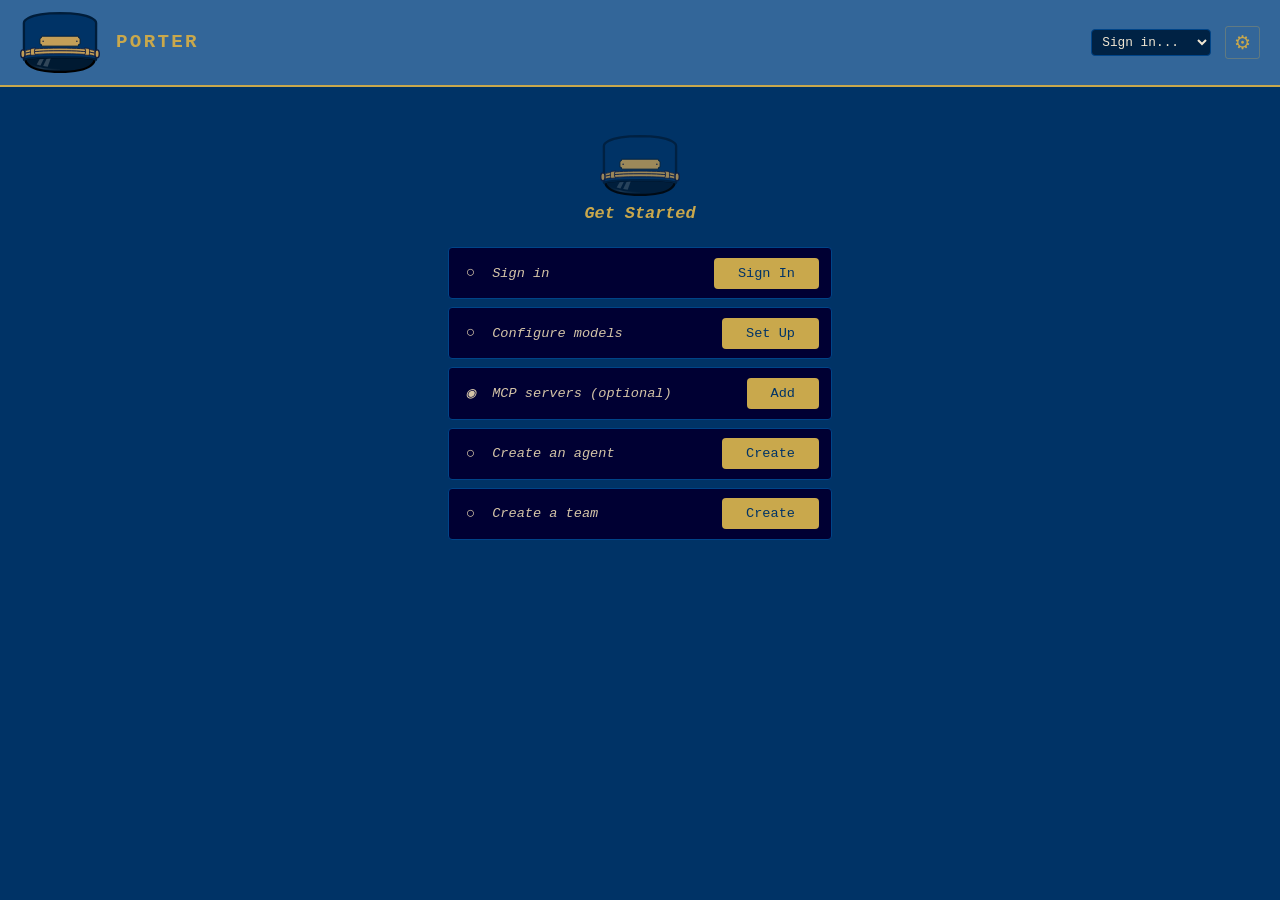
==== src/ui/index.html @ 388ac390 "feat: add Federation panel to web UI flipboard New flipboard cell and dialog for managing ActivityPu" ====
<!DOCTYPE html>
<html lang="en">
<head>
  <meta charset="UTF-8">
  <meta name="viewport" content="width=device-width, initial-scale=1.0">
  <meta name="bus-url" content="ws://localhost:8787">
  <title>Porter</title>
  <link rel="icon" href="porter.svg" type="image/svg+xml">
  <link rel="manifest" href="/manifest.json">
  <meta name="theme-color" content="#c9a96e">
  <link rel="apple-touch-icon" href="/porter-192.png">
  <link rel="stylesheet" href="porter.css">
</head>
<body>
  <!-- Header -->
  <header>
    <div class="logo">
      <img src="./porter.svg" alt="Porter: Coordinating Seamless AI Operations">
      <h1>Porter</h1>
    </div>
    <div id="auth-area"></div>
    <button id="config-toggle" class="config-toggle-btn" title="Configuration">&#9881;</button>
  </header>

  <!-- Config panel (flipboard dropdown, hidden by default) -->
  <div id="config-panel" class="config-panel hidden">
    <flipboard-bar label-width="9" value-width="12">
      <flipboard-cell id="fb-models" clickable>
        <span slot="icon" class="fb-gear" data-action="models">&#9881;</span>
        <span slot="label">MODELS</span>
        <span slot="value" id="fb-models-val">--</span>
      </flipboard-cell>
      <flipboard-cell id="fb-mcp" clickable>
        <span slot="icon" class="fb-gear" data-action="mcp">&#9881;</span>
        <span slot="label">MCP</span>
        <span slot="value" id="fb-mcp-val">--</span>
      </flipboard-cell>
      <flipboard-cell id="fb-agents" clickable>
        <span slot="icon" class="fb-gear" data-action="agents">&#9881;</span>
        <span slot="label">AGENTS</span>
        <span slot="value" id="fb-agents-val">--</span>
      </flipboard-cell>
      <flipboard-cell id="fb-teams" clickable>
        <span slot="icon" class="fb-gear" data-action="teams">&#9881;</span>
        <span slot="label">TEAMS</span>
        <span slot="value" id="fb-teams-val">--</span>
      </flipboard-cell>
      <flipboard-cell id="fb-federation" clickable>
        <span slot="icon" class="fb-gear" data-action="federation">&#9881;</span>
        <span slot="label">FEDERATION</span>
        <span slot="value" id="fb-federation-val">--</span>
      </flipboard-cell>
      <flipboard-cell id="fb-session" clickable>
        <span slot="icon" class="fb-gear" data-action="session">&#9881;</span>
        <span slot="label">SESSION</span>
        <span slot="value" id="fb-session-val">NO SESSION</span>
      </flipboard-cell>
      <flipboard-cell id="fb-status">
        <span slot="label">CONNECTED</span>
        <span slot="value" id="fb-status-val">--</span>
      </flipboard-cell>
    </flipboard-bar>
  </div>

  <main>
    <div id="loading-indicator" class="loading-indicator">
      <img src="./porter.svg" class="loading-logo" alt="">
      <span class="loading-text">Loading...</span>
    </div>
  </main>

  <!-- Metrics footer (hidden until a session is active) -->
  <footer id="metrics-bar" class="metrics-bar hidden">
    <div class="metrics-inner">
      <span class="metrics-cell" id="m-tokens-in" title="Input tokens">IN: --</span>
      <span class="metrics-cell" id="m-tokens-out" title="Output tokens">OUT: --</span>
      <span class="metrics-cell" id="m-api-calls" title="API calls">API: --</span>
      <span class="metrics-cell" id="m-errors" title="Errors">ERR: --</span>
      <span class="metrics-cell" id="m-rate-limits" title="Rate limit hits">LIMITS: --</span>
      <button class="metrics-detail-btn" id="m-detail-btn" title="Per-agent detail">&#9662;</button>
    </div>
  </footer>

  <!-- State stores -->
  <connection-store id="connection"></connection-store>
  <agent-store id="agents" persist="porter-agents"></agent-store>
  <message-store id="messages" persist="porter-messages"></message-store>
  <config-store id="config"></config-store>
  <project-store id="projects"></project-store>
  <model-store id="models" persist="porter-models"></model-store>

  <!-- Single reusable dialog -->
  <porter-dialog id="porter-dlg"></porter-dialog>
  <!-- Overlay dialog for nested dialogs (agent editor, credentials, MCP editor) -->
  <porter-dialog id="porter-dlg-overlay"></porter-dialog>

  <!-- ============================================================
       Dialog Templates
       ============================================================ -->

  <!-- Team Builder -->
  <template id="tpl-team-builder">
    <div data-dialog-header>
      <div id="team-steps">
        <span class="step active" data-step="1">Team</span>
        <span class="step" data-step="2">Agents</span>
        <span class="step" data-step="3">Review</span>
      </div>
    </div>
    <div id="team-dialog-body"></div>
    <div data-dialog-footer>
      <button id="team-prev" class="team-btn secondary">Back</button>
      <button id="team-next" class="team-btn primary">Next</button>
    </div>
  </template>

  <!-- Agent Editor -->
  <template id="tpl-agent-editor">
    <div id="agent-dialog-body"></div>
    <div data-dialog-footer>
      <button id="agent-cancel" class="team-btn secondary">Cancel</button>
      <button id="agent-save" class="team-btn primary">Save Agent</button>
    </div>
  </template>

  <!-- Credential Setup -->
  <template id="tpl-cred-setup">
    <div id="cred-dialog-body"></div>
    <div data-dialog-footer>
      <button id="cred-dismiss" class="team-btn secondary">Dismiss</button>
      <button id="cred-save" class="team-btn primary" style="display:none">Update Credentials</button>
    </div>
  </template>

  <!-- Onboarding / Welcome -->
  <template id="tpl-onboarding">
    <div id="onboarding-body" style="padding:1rem"></div>
  </template>

  <!-- MCP Server Editor -->
  <template id="tpl-mcp-editor">
    <div id="mcp-editor-body" style="padding:1rem"></div>
    <div data-dialog-footer>
      <button id="mcp-editor-cancel" class="team-btn secondary">Cancel</button>
      <button id="mcp-editor-save" class="team-btn primary">Save</button>
    </div>
  </template>

  <!-- Session Launcher -->
  <template id="tpl-session-launcher">
    <div id="session-launcher-body" style="padding:1rem"></div>
  </template>

  <!-- Model Setup -->
  <template id="tpl-model-setup">
    <div id="model-dialog-body" style="max-height:70vh;overflow-y:auto;padding:1rem"></div>
    <div data-dialog-footer>
      <button id="model-dialog-close" class="team-btn secondary">Close</button>
    </div>
  </template>

  <!-- Federation Editor -->
  <template id="tpl-federation-editor">
    <div id="federation-editor-body" style="max-height:70vh;overflow-y:auto;padding:1rem"></div>
    <div data-dialog-footer>
      <button id="federation-cancel" class="team-btn secondary">Cancel</button>
      <button id="federation-save" class="team-btn primary">Save</button>
    </div>
  </template>

  <!-- Detail / Content Viewer -->
  <template id="tpl-detail">
    <div id="dialog-body"></div>
  </template>

  <script src="flipboard.js"></script>
  <script src="porter-dialog.js"></script>
  <script type="module" src="cpx-model-config.js"></script>
  <script src="solid-auth.js"></script>
  <script type="module" src="app.js"></script>
</body>
</html>
---- src/ui/porter.css ----
:root {
  --bg-primary: #003366;
  --bg-secondary: #336699;
  --bg-card: #003;
  --bg-input: #002244;
  --accent-gold: #c9a84c;
  --accent-copper: #b87333;
  --text-primary: #f0e6d2;
  --text-secondary: #c7baa5;
  --text-dim: #d4c4a8;
  --text-placeholder: #8a9bb5;
  --status-ok: #6aad74;
  --status-warn: #d4b85c;
  --status-error: #b87333;
  --channel-task: #c9a84c;
  --channel-log: #5b8c6b;
  --channel-control: #7b6ba8;
  --border: #004488;
  --font-mono: "Courier New", Courier, monospace;

  /* cpx-model-config overrides to match Porter theme */
  --mcfg-font: var(--font-mono);
  --mcfg-color: var(--text-primary);
  --mcfg-muted: var(--text-secondary);
  --mcfg-bg: var(--bg-card);
  --mcfg-header-bg: var(--bg-secondary);
  --mcfg-form-bg: var(--bg-primary);
  --mcfg-border: var(--border);
  --mcfg-input-bg: var(--bg-input);
  --mcfg-accent: var(--accent-gold);
  --mcfg-hover-bg: var(--bg-secondary);
  --mcfg-tag-bg: var(--bg-secondary);
  --mcfg-cap-bg: #1a3a2a;
  --mcfg-cap-color: var(--status-ok);

  /* Base font size -- all other sizes are relative to this */
  font-size: 16px;
}

*, *::before, *::after { box-sizing: border-box; margin: 0; padding: 0; }

::placeholder { color: var(--text-placeholder); opacity: 1; }
input::placeholder, textarea::placeholder, select::placeholder { color: var(--text-placeholder); }

body {
  font-family: var(--font-mono);
  font-size: 1.2rem;
  background: var(--bg-primary);
  color: var(--text-primary);
  display: grid;
  grid-template-rows: auto 1fr auto;
  padding-bottom: 3.5rem;
}

/* ---- Header ---- */
header {
  display: flex;
  align-items: center;
  justify-content: space-between;
  padding: 0.75rem 1.25rem;
  background: var(--bg-secondary);
  border-bottom: 2px solid var(--accent-gold);
}

main {
  display: grid;
  grid-template-columns: 1fr 1fr;
  grid-template-areas: 
    "compose compose"
    "agents feed";
}

.porter-loading {
  opacity: 0.4;
  pointer-events: none;
  transition: opacity 0.3s;
}

.loading-indicator {
  grid-column: 1 / -1;
  display: flex;
  flex-direction: column;
  align-items: center;
  justify-content: center;
  min-height: 50vh;
  gap: 1rem;
}
.loading-logo {
  width: 4rem;
  opacity: 0.6;
  animation: loading-pulse 1.5s ease-in-out infinite;
}
.loading-text {
  font-size: 0.8rem;
  color: var(--text-dim);
  text-transform: uppercase;
  letter-spacing: 0.15em;
}
@keyframes loading-pulse {
  0%, 100% { opacity: 0.6; }
  50% { opacity: 0.2; }
}

.logo { display: flex; align-items: center; gap: 1rem; flex: 1 1 auto; }
.logo img { width: 5rem; }

h1 {
  font-size: 1.2rem;
  font-weight: bold;
  color: var(--accent-gold);
  letter-spacing: 0.12em;
  text-transform: uppercase;
}


/* ---- Agent Deck ---- */
#agent-section {
  grid-area: agents;
  padding: 0.75rem 1.25rem;
  background: var(--bg-primary);
  border-bottom: 1px solid var(--border);
  overflow-y: auto;
}

#agent-section h2 {
  font-size: 0.75rem;
  color: var(--text-dim);
  text-transform: uppercase;
  letter-spacing: 0.15em;
  margin-bottom: 0.5rem;
}

#agent-deck {
  display: flex;
  gap: 0.6rem;
  overflow-x: auto;
  padding-bottom: 0.25rem;
  flex-wrap: wrap;
}

.agent-card {
  background: var(--bg-card);
  border: 1px solid var(--border);
  border-top: 3px solid var(--text-dim);
  border-radius: 4px;
  padding: 0.6rem 0.85rem;
  min-width: 11rem;
  max-width: 20rem;
  flex: 1 0 11rem;
  transition: all 0.15s;
}

.agent-header {
  display: flex;
  justify-content: space-between;
  align-items: center;
  cursor: pointer;
}

.agent-name {
  font-size: 0.9rem;
  font-weight: bold;
  color: var(--text-primary);
  margin-bottom: 0.2rem;
}

.agent-status-dot {
  width: 0.55rem;
  height: 0.55rem;
  border-radius: 50%;
  flex-shrink: 0;
}

.agent-role {
  font-size: 0.75rem;
  text-transform: uppercase;
  letter-spacing: 0.06em;
  margin-bottom: 0.35rem;
}

.agent-stats {
  display: flex;
  justify-content: space-between;
  font-size: 0.75rem;
  color: var(--text-dim);
}

.agent-current-action {
  font-size: 0.75rem;
  color: var(--text-secondary);
  margin-top: 0.35rem;
  white-space: nowrap;
  overflow: hidden;
  text-overflow: ellipsis;
  min-height: 1em;
}

.agent-current-action.retrying { color: var(--status-warn); }
.agent-current-action.error { color: var(--status-error); }

.activity-entry {
  padding: 0.1rem 0;
  color: var(--text-secondary);
  white-space: pre-wrap;
  word-break: break-word;
  line-height: 1.3;
}

.activity-entry .activity-time {
  color: var(--text-dim);
  margin-right: 0.4rem;
}

.activity-entry.tool_call { color: var(--accent-copper); }
.activity-entry.tool_result { color: var(--text-dim); }
.activity-entry.text { color: var(--text-primary); }
.activity-entry.retrying { color: var(--status-warn); }
.activity-entry.error { color: var(--status-error); }
.activity-entry.done { color: var(--text-dim); font-style: italic; }

/* ---- Message Feed ---- */
#feed-section {
  grid-area: feed;
  display: flex;
  flex-direction: column;
  overflow: hidden;
  padding: 0.75rem 1.25rem 0;
}

#feed-header {
  display: flex;
  align-items: center;
  justify-content: space-between;
  margin-bottom: 0.5rem;
  gap: 0.5rem;
  flex-wrap: wrap;
}

#feed-header h2 {
  font-size: 0.75rem;
  color: var(--text-dim);
  text-transform: uppercase;
  letter-spacing: 0.15em;
}

#feed-controls {
  display: flex;
  align-items: center;
  gap: 0.5rem;
}

#feed-filters {
  display: flex;
  gap: 0.25rem;
}

.channel-filter {
  background: var(--bg-card);
  border: 1px solid var(--border);
  color: var(--text-secondary);
  padding: 0.2rem 0.6rem;
  border-radius: 3px;
  cursor: pointer;
  font-family: var(--font-mono);
  font-size: 0.75rem;
  transition: all 0.15s;
}

.channel-filter:hover { color: var(--text-primary); border-color: var(--text-dim); }
.channel-filter.active { color: var(--accent-gold); border-color: var(--accent-gold); }

#feed-limit {
  background: var(--bg-input);
  border: 1px solid var(--border);
  color: var(--text-secondary);
  padding: 0.2rem 0.4rem;
  border-radius: 3px;
  font-family: var(--font-mono);
  font-size: 0.75rem;
  cursor: pointer;
}

#feed-limit option { background: var(--bg-card); }

#timeline {
  flex: 1;
  overflow-y: auto;
  padding-bottom: 0.5rem;
}

#timeline::-webkit-scrollbar { width: 6px; }
#timeline::-webkit-scrollbar-track { background: var(--bg-primary); }
#timeline::-webkit-scrollbar-thumb { background: var(--border); border-radius: 3px; }

.message {
  border-left: 3px solid var(--text-dim);
  padding: 0.35rem 0.75rem;
  margin-bottom: 0.25rem;
  background: var(--bg-secondary);
  border-radius: 0 3px 3px 0;
}

.message-header {
  display: flex;
  gap: 0.6rem;
  font-size: 0.8rem;
  margin-bottom: 0.15rem;
  padding: .5em;
  background: var(--bg-card);
}

.message-channel {
  font-weight: bold;
  text-transform: uppercase;
  letter-spacing: 0.06em;
}

.message-from { color: var(--text-secondary); }
.message-time { color: var(--text-dim); margin-left: auto; }

.message-expand {
  color: var(--accent-gold);
  cursor: pointer;
  font-size: 0.7rem;
  margin-left: auto;
  padding: 0 0.25rem;
}

.message-expand:hover { text-decoration: underline; }

.message-content {
  font-size: 0.85rem;
  color: var(--text-primary);
  white-space: pre-wrap;
  word-break: break-word;
  line-height: 1.5;
}

/* ActivityStreams 2.0 message styling */
.as2-message { padding: 0.3rem 0; }
.as2-badge {
  display: inline-block;
  font-size: 0.7rem;
  font-weight: bold;
  letter-spacing: 0.04em;
  padding: 0.1rem 0.4rem;
  border-radius: 3px;
  color: var(--bg-primary, #1a1a1a);
  vertical-align: middle;
}
.as2-context {
  font-size: 0.7rem;
  color: var(--text-dim);
  margin-left: 0.4rem;
  font-family: monospace;
}
.as2-target {
  font-size: 0.75rem;
  color: var(--accent-copper, #b87333);
  margin-left: 0.4rem;
}
.as2-body { margin-top: 0.2rem; }
.as2-summary {
  font-size: 0.85rem;
  color: var(--text-primary);
}
.as2-files {
  display: flex;
  flex-wrap: wrap;
  gap: 0.3rem;
  margin-top: 0.25rem;
}
.as2-file {
  font-size: 0.75rem;
  font-family: monospace;
  background: var(--bg-card);
  border: 1px solid var(--border);
  border-radius: 3px;
  padding: 0.1rem 0.35rem;
  color: var(--text-secondary);
}
.as2-note {
  font-size: 0.8rem;
  color: var(--text-secondary);
  margin-top: 0.2rem;
  padding-left: 0.5rem;
  border-left: 2px solid var(--border);
  white-space: pre-wrap;
  word-break: break-word;
}
.as2-tag {
  font-size: 0.65rem;
  background: var(--bg-card);
  border: 1px solid var(--border);
  border-radius: 2px;
  padding: 0 0.25rem;
  margin-left: 0.3rem;
  color: var(--text-dim);
}

/* Team management list */
.team-list-view { padding: 0.5rem; }
.team-list-header {
  display: flex;
  align-items: center;
  justify-content: space-between;
  margin-bottom: 0.75rem;
}
.team-list-header p { color: var(--text-secondary); font-size: 0.85rem; margin: 0; }
.team-list-items { display: flex; flex-direction: column; gap: 0.4rem; }
.team-list-card {
  display: flex;
  align-items: center;
  justify-content: space-between;
  flex-wrap: wrap;
  background: var(--bg-secondary);
  border: 1px solid var(--border);
  border-radius: 4px;
  padding: 0.6rem 0.75rem;
}
.team-list-card .launch-session-form {
  flex-basis: 100%;
}
.team-list-card:hover { border-color: var(--accent-gold); }
.team-list-info { flex: 1; min-width: 0; }
.team-list-name { font-weight: bold; font-size: 0.9rem; color: var(--text-primary); }
.team-list-meta { font-size: 0.75rem; color: var(--text-dim); margin-top: 0.15rem; }
.team-list-actions { display: flex; gap: 0.3rem; flex-shrink: 0; }
.team-list-action {
  font-size: 0.75rem;
  padding: 0.2rem 0.5rem;
  border: 1px solid var(--border);
  border-radius: 3px;
  background: var(--bg-card);
  color: var(--text-secondary);
  cursor: pointer;
}
.team-list-action:hover { border-color: var(--text-secondary); color: var(--text-primary); }
.team-action-launch { border-color: var(--status-ok, #5b8c6b); color: var(--status-ok, #5b8c6b); }
.team-action-launch:hover { background: var(--status-ok, #5b8c6b); color: var(--bg-primary); }
.team-action-delete:hover { border-color: var(--status-error, #8b3a3a); color: var(--status-error, #8b3a3a); }

#empty-state {
  display: flex;
  align-items: center;
  justify-content: center;
  height: 100%;
  color: var(--text-dim);
  font-size: 0.9rem;
  font-style: italic;
}

/* ---- Compose ---- */
#compose {
  grid-area: compose;
  display: grid;
  grid-template-areas: "target message dispatch";
  grid-template-columns: auto 1fr auto;
  gap: 0.5rem;
  padding: 0.75rem 1.25rem;
  background: var(--bg-secondary);
  border-top: 2px solid var(--border);
}

#compose-target {
  background: var(--bg-input);
  border: 1px solid var(--border);
  color: var(--accent-gold);
  padding: 0.5rem;
  border-radius: 3px;
  font-family: var(--font-mono);
  font-size: 0.85rem;
  cursor: pointer;
  min-width: 10rem;
  grid-area: target;
}

#compose-target option { background: var(--bg-card); }
#compose-target optgroup { color: var(--text-dim); }

#compose-message {
  flex: 1;
  background: var(--bg-input);
  border: 1px solid var(--border);
  color: var(--text-primary);
  padding: 0.5rem 0.6rem;
  border-radius: 3px;
  font-family: var(--font-mono);
  font-size: 0.85rem;
  resize: none;
  height: 2.4rem;
  line-height: 1.4;
  grid-area: message;
}

#compose-message::placeholder { color: var(--text-placeholder); }
#compose-message:focus { outline: none; border-color: var(--accent-gold); }

#compose-send {
  background: var(--accent-gold);
  color: var(--bg-primary);
  border: none;
  padding: 0.5rem 1.25rem;
  border-radius: 3px;
  font-family: var(--font-mono);
  font-size: 0.85rem;
  font-weight: bold;
  cursor: pointer;
  text-transform: uppercase;
  letter-spacing: 0.06em;
  transition: background 0.15s;
  grid-area: dispatch;
}

@media (max-width: 800px) {
  main {
    grid-template-columns: 1fr;
    grid-template-areas: "compose" "agents" "feed";
  }
  
  #compose {
    grid-template-areas: "message target" "message dispatch";
    grid-template-columns: 1fr auto;
  }

  #compose-message {
    grid-row: span 2;
    height: auto;
  }
}

#compose-send:hover { background: #d4b35a; }
#compose-send:active { background: #b8993f; }

/* ---- Detail Dialog ---- */
#detail-dialog {
  background: var(--bg-secondary);
  color: var(--text-primary);
  border: 1px solid var(--accent-gold);
  border-radius: 6px;
  padding: 0;
  width: min(90vw, 900px);
  max-height: 85vh;
  font-family: var(--font-mono);
}

#detail-dialog::backdrop {
  background: rgba(0, 0, 0, 0.7);
}

#dialog-header, .dialog-header {
  display: grid;
  grid-template-columns: auto auto;
  align-items: center;
  padding: 0.75rem 1rem;
  border-bottom: 1px solid var(--border);
  position: sticky;
  top: 0;
  background: var(--bg-secondary);
  z-index: 1;
}
.dialog-header .dialog-close {
  justify-self: end;
}

#dialog-title {
  font-size: 0.9rem;
  font-weight: bold;
  color: var(--accent-gold);
  text-transform: uppercase;
  letter-spacing: 0.06em;
}

#dialog-close {
  background: var(--bg-card);
  border: 1px solid var(--border);
  color: var(--text-secondary);
  padding: 0.25rem 0.75rem;
  border-radius: 3px;
  cursor: pointer;
  font-family: var(--font-mono);
  font-size: 0.8rem;
}

#dialog-close:hover {
  color: var(--text-primary);
  border-color: var(--text-dim);
}

#dialog-body {
  padding: 1rem;
  overflow-y: auto;
  max-height: calc(85vh - 3.5rem);
  font-size: 0.9rem;
  line-height: 1.6;
  white-space: pre-wrap;
  word-break: break-word;
}

#dialog-body::-webkit-scrollbar { width: 6px; }
#dialog-body::-webkit-scrollbar-track { background: var(--bg-secondary); }
#dialog-body::-webkit-scrollbar-thumb { background: var(--border); border-radius: 3px; }

/* Agent state label */
.agent-state {
  font-size: 0.65rem;
  text-transform: uppercase;
  letter-spacing: 0.06em;
  padding: 0.05rem 0.4rem;
  border-radius: 2px;
  display: inline-block;
  margin-top: 0.25rem;
}

.agent-state-idle {
  color: var(--text-dim);
  border: 1px solid var(--text-dim);
}

.agent-state-working {
  color: var(--accent-gold);
  border: 1px solid var(--accent-gold);
}

.agent-state-done {
  color: var(--text-dim);
  border: 1px solid var(--text-dim);
}

.agent-state-retrying {
  color: var(--status-warn);
  border: 1px solid var(--status-warn);
}
.agent-state-error {
  color: var(--status-error);
  border: 1px solid var(--status-error);
}

.agent-card { position: relative; }
.agent-restart-btn {
  position: absolute;
  top: 0.4rem;
  right: 0.4rem;
  background: none;
  border: 1px solid var(--border);
  border-radius: 3px;
  color: var(--text-dim);
  cursor: pointer;
  font-size: 0.85rem;
  padding: 0.1rem 0.35rem;
  opacity: 0;
  transition: opacity 0.15s;
}
.agent-card:hover .agent-restart-btn { opacity: 1; }
.agent-restart-btn:hover { color: var(--text-primary); border-color: var(--text-secondary); }
.agent-restart-btn:disabled { cursor: wait; opacity: 0.5; }

/* Hidden store elements */
connection-store, agent-store, message-store, config-store { display: none; }

/* =========================================================================
   Team Builder
   ========================================================================= */

/* Dialog base */
dialog[open] {
  place-self: center;
  background: var(--bg-primary);
  color: var(--text-primary);
  border: 1px solid var(--border);
  border-radius: 8px;
  padding: 0;
  max-width: 700px;
  width: 90vw;
  max-height: 85vh;
  overflow: hidden;
  display: flex;
  flex-direction: column;
}
dialog::backdrop {
  background: rgba(0, 0, 0, 0.6);
}

/* Dialog header */
#team-dialog-header, #agent-dialog-header {
  display: flex;
  align-items: center;
  gap: 1rem;
  padding: 1rem 1.5rem;
  border-bottom: 1px solid var(--border);
}
#team-dialog-header h2, #agent-dialog-header h2 {
  margin: 0;
  font-size: 1.1rem;
  color: var(--accent-gold);
  flex-shrink: 0;
}
.dialog-close {
  margin-left: auto;
  background: none;
  border: none;
  color: var(--text-dim);
  font-size: 1.5rem;
  cursor: pointer;
  padding: 0 0.3rem;
  line-height: 1;
}
.dialog-close:hover { color: var(--text-primary); }

/* Step indicator */
#team-steps {
  display: flex;
  gap: 1.5rem;
  flex: 1;
  justify-content: center;
}
.step {
  color: var(--text-dim);
  cursor: pointer;
  padding-bottom: 0.3rem;
  font-size: 0.9rem;
  border-bottom: 2px solid transparent;
  transition: color 0.2s, border-color 0.2s;
}
.step.active {
  color: var(--accent-gold);
  border-bottom-color: var(--accent-gold);
}
.step.complete {
  color: var(--status-ok);
}

/* Dialog body */
#team-dialog-body, #agent-dialog-body {
  padding: 1.5rem;
  overflow-y: auto;
  flex: 1;
}

/* Dialog footer */
#team-dialog-footer, #agent-dialog-footer {
  display: flex;
  justify-content: flex-end;
  gap: 0.75rem;
  padding: 1rem 1.5rem;
  border-top: 1px solid var(--border);
}

/* Form controls */
.team-field {
  margin-bottom: 1rem;
}
.team-field label {
  display: block;
  color: var(--text-secondary);
  margin-bottom: 0.3rem;
  font-size: 0.85rem;
}
.team-field input:not([type="checkbox"]):not([type="radio"]),
.team-field select,
.team-field textarea {
  width: 100%;
  background: var(--bg-input, var(--bg-card));
  color: var(--text-primary);
  border: 1px solid var(--border);
  border-radius: 4px;
  padding: 0.5rem;
  font-family: var(--font-mono);
  font-size: 0.85rem;
  box-sizing: border-box;
}
.team-field textarea {
  min-height: 6rem;
  resize: vertical;
}
.team-field .error {
  color: var(--status-error);
  font-size: 0.8rem;
  margin-top: 0.2rem;
}

/* Tool/channel checkbox grid */
.tool-grid {
  display: grid;
  grid-template-columns: repeat(3, 1fr);
  gap: 0.4rem;
}
.tool-grid label {
  display: flex;
  align-items: center;
  gap: 0.4rem;
  color: var(--text-primary);
  cursor: pointer;
  font-size: 0.85rem;
}
.tool-grid input[type="checkbox"] {
  accent-color: var(--accent-gold);
}

/* Role radio buttons */
.role-group {
  display: flex;
  gap: 1rem;
}
.role-group label {
  padding: 0.4rem 1rem;
  border: 1px solid var(--border);
  border-radius: 4px;
  cursor: pointer;
  transition: border-color 0.2s, background 0.2s;
}
.role-group input[type="radio"] {
  display: none;
}
.role-group label:has(input:checked) {
  border-color: var(--accent-gold);
  background: rgba(201, 168, 76, 0.1);
  color: var(--accent-gold);
}

/* Agent preview cards */
.agent-deck {
  display: flex;
  flex-wrap: wrap;
  gap: 0.75rem;
  margin-bottom: 1rem;
}
.agent-preview {
  display: flex;
  flex-direction: column;
  min-width: 10rem;
  padding: 0.75rem;
  background: var(--bg-card);
  border-top: 3px solid var(--accent-copper);
  border-radius: 4px;
  gap: 0.3rem;
}
.agent-preview[data-role="admin"]    { border-top-color: var(--accent-gold); }
.agent-preview[data-role="reviewer"] { border-top-color: var(--status-ok); }
.agent-preview .agent-name {
  font-weight: bold;
  font-size: 0.9rem;
}
.agent-preview .agent-meta {
  font-size: 0.8rem;
  color: var(--text-secondary);
}
.agent-preview .agent-actions {
  display: flex;
  gap: 0.5rem;
  margin-top: 0.3rem;
}
.agent-preview .agent-actions button {
  background: none;
  border: 1px solid var(--border);
  color: var(--text-secondary);
  padding: 0.2rem 0.6rem;
  border-radius: 3px;
  cursor: pointer;
  font-size: 0.75rem;
}
.agent-preview .agent-actions button:hover {
  color: var(--text-primary);
  border-color: var(--text-secondary);
}

/* Add agent button */
.add-agent-actions {
  display: flex;
  flex-direction: column;
  gap: 0.3rem;
}
.add-agent-btn {
  display: flex;
  align-items: center;
  justify-content: center;
  min-width: 10rem;
  min-height: 2.5rem;
  border: 2px dashed var(--border);
  border-radius: 4px;
  cursor: pointer;
  color: var(--text-dim);
  font-size: 0.85rem;
  background: none;
  transition: border-color 0.2s, color 0.2s;
}
.add-agent-btn:hover {
  border-color: var(--accent-gold);
  color: var(--accent-gold);
}
.add-agent-from { font-size: 0.75rem; min-height: 2rem; }

/* Saved agent picker */
.saved-agent-list { display: flex; flex-direction: column; gap: 0.4rem; padding: 0.5rem; }
.saved-agent-card {
  display: flex; align-items: center; gap: 0.75rem;
  padding: 0.5rem 0.75rem; background: var(--bg-card);
  border: 1px solid var(--border); border-radius: 4px;
}
.saved-agent-name { font-weight: bold; flex: 1; }
.saved-agent-role { font-size: 0.75rem; text-transform: uppercase; color: var(--text-dim); }

/* JSON preview */
.json-preview {
  background: var(--bg-card);
  padding: 1rem;
  border-radius: 4px;
  overflow-x: auto;
  font-family: var(--font-mono);
  font-size: 0.8rem;
  white-space: pre;
  max-height: 50vh;
  border: 1px solid var(--border);
  line-height: 1.4;
}
.json-actions {
  display: flex;
  gap: 0.5rem;
  margin-bottom: 0.75rem;
}
.json-actions button {
  background: var(--bg-card);
  color: var(--text-secondary);
  border: 1px solid var(--border);
  padding: 0.3rem 0.8rem;
  border-radius: 3px;
  cursor: pointer;
  font-size: 0.8rem;
}
.json-actions button:hover {
  color: var(--text-primary);
}

/* Buttons */
.team-btn {
  padding: 0.5rem 1.5rem;
  border: none;
  border-radius: 4px;
  cursor: pointer;
  font-family: var(--font-mono);
  font-size: 0.85rem;
  transition: opacity 0.2s;
  display:inline-block;
  text-decoration:none;
  text-align:center
}
.team-btn:disabled { opacity: 0.5; cursor: not-allowed; }
.team-btn.primary {
  background: var(--accent-gold);
  color: var(--bg-primary);
}
.team-btn.primary:hover:not(:disabled) { opacity: 0.9; }
.team-btn.secondary {
  background: var(--bg-card);
  color: var(--text-secondary);
  border: 1px solid var(--border);
}
.team-btn.secondary:hover:not(:disabled) {
  color: var(--text-primary);
}

/* Import zone */
.team-divider {
  display: flex;
  align-items: center;
  gap: 1rem;
  margin: 1.25rem 0;
  color: var(--text-dim);
  font-size: 0.85rem;
}
.team-divider::before,
.team-divider::after {
  content: '';
  flex: 1;
  border-top: 1px solid var(--border);
}

.import-zone {
  border: 2px dashed var(--border);
  border-radius: 8px;
  padding: 1.5rem;
  text-align: center;
  transition: border-color 0.2s, background 0.2s;
  cursor: default;
}
.import-zone.drag-over {
  border-color: var(--accent-gold);
  background: rgba(201, 168, 76, 0.08);
}
.import-label {
  margin: 0 0 0.5rem 0;
  color: var(--text-primary);
  font-size: 0.9rem;
}
.import-label code {
  color: var(--accent-gold);
}
.import-hint {
  margin: 0;
  color: var(--text-dim);
  font-size: 0.8rem;
}
.import-browse {
  background: none;
  border: none;
  color: var(--accent-gold);
  cursor: pointer;
  text-decoration: underline;
  font-family: var(--font-mono);
  font-size: 0.9rem;
  padding: 0;
}
.import-browse:hover {
  color: var(--text-primary);
}

/* =========================================================================
   Project Selector
   ========================================================================= */

project-store { display: none; }

/* Team builder explanation text */
.team-explanation {
  display: grid;
  grid-template-areas: "logo greeting" "intro intro";
  grid-template-columns: auto 1fr;
  grid-gap: 16px;
  align-items: center;
  margin-bottom: 1.25rem;
  padding: 1rem;
  background: var(--bg-secondary);
  border-radius: 4px;
  border-left: 3px solid var(--accent-gold);
  font-size: 0.85rem;
  line-height: 1.5;
}
.team-explanation p {
  margin-bottom: 0.5rem;
  grid-column: span 2;
}
.team-explanation p:last-child {
  margin-bottom: 0;
}
.team-explanation ul {
  margin: 0.5rem 0;
  padding-left: 1.5rem;
}
.team-explanation li {
  margin-bottom: 0.3rem;
}
.team-explanation code {
  background: var(--bg-input);
  padding: 0.1rem 0.3rem;
  border-radius: 2px;
  font-size: 0.85em;
}

/* Field hints / explanations */
.field-hint {
  margin-top: 0.5rem;
  padding: 0.6rem 0.8rem;
  background: var(--bg-secondary);
  border-radius: 4px;
  font-size: 0.8rem;
  line-height: 1.5;
  color: var(--text-secondary);
}
.field-hint code {
  background: var(--bg-input);
  padding: 0.1rem 0.3rem;
  border-radius: 2px;
  font-size: 0.85em;
  color: var(--text-primary);
}

/* =========================================================================
   Credential Dialog
   ========================================================================= */

.cred-issues {
  margin-bottom: 1rem;
}
.cred-issue {
  padding: 0.4rem 0.6rem;
  margin-bottom: 0.3rem;
  background: rgba(139, 58, 58, 0.2);
  border-radius: 4px;
  font-size: 0.85rem;
}

.cred-section {
  margin-bottom: 1.25rem;
}
.cred-section h3 {
  color: var(--accent-gold);
  font-size: 0.95rem;
  margin-bottom: 0.5rem;
}

.cred-info {
  padding: 0.6rem 0.8rem;
  background: var(--bg-card);
  border-radius: 4px;
  font-size: 0.85rem;
  line-height: 1.6;
}
.cred-info div {
  margin-bottom: 0.2rem;
}

.cred-textarea {
  width: 100%;
  min-height: 8rem;
  background: var(--bg-input);
  color: var(--text-primary);
  border: 1px solid var(--border);
  border-radius: 4px;
  padding: 0.5rem;
  font-family: var(--font-mono);
  font-size: 0.8rem;
  resize: vertical;
}

.cred-input {
  width: 100%;
  background: var(--bg-input);
  color: var(--text-primary);
  border: 1px solid var(--border);
  border-radius: 4px;
  padding: 0.5rem;
  font-family: var(--font-mono);
  font-size: 0.85rem;
}

.cred-instructions {
  background: var(--bg-card);
  padding: 0.8rem;
  border-radius: 4px;
  font-size: 0.8rem;
  line-height: 1.5;
  overflow-x: auto;
  white-space: pre;
  margin: 0.5rem 0;
}

/* Credential warning banner (non-blocking) */
#cred-warning {
  display: flex;
  align-items: center;
  justify-content: space-between;
  padding: 0.5rem 1rem;
  background: rgba(201, 168, 76, 0.15);
  border-bottom: 1px solid var(--accent-gold);
  font-size: 0.8rem;
  color: var(--accent-gold);
}
#cred-warning button {
  background: none;
  border: none;
  color: var(--accent-gold);
  cursor: pointer;
  font-size: 1rem;
  padding: 0 0.3rem;
}

/* =========================================================================
   Empty State
   ========================================================================= */

.empty-state-prompt {
  text-align: center;
  padding: 3rem 1.5rem;
  grid-column: 1 / -1;
  display: flex;
  flex-direction: column;
  align-items: center;
  justify-content: center;
  min-height: 50vh;
}
.empty-state-prompt .empty-logo {
  font-size: 3rem;
  margin-bottom: 1rem;
}
.empty-state-prompt h3 {
  color: var(--accent-gold);
  margin: 0 0 0.5rem 0;
}
.empty-state-prompt p {
  color: var(--text-secondary);
  margin: 0 0 1.5rem 0;
}

.setup-steps {
  display: flex;
  flex-direction: column;
  gap: 0.5rem;
  width: 100%;
  max-width: 24rem;
  text-align: left;
  margin-top: 1rem;
}
.setup-step {
  display: flex;
  align-items: center;
  gap: 0.75rem;
  padding: 0.6rem 0.75rem;
  border: 1px solid var(--border);
  border-radius: 4px;
  background: var(--bg-card);
  font-size: 0.85rem;
}
.setup-step.done {
  opacity: 0.7;
}
.setup-step.optional .setup-step-label {
  font-style: italic;
}
.setup-step-icon {
  font-size: 1rem;
  width: 1.2rem;
  text-align: center;
  flex-shrink: 0;
}
.setup-step.done .setup-step-icon {
  color: var(--status-ok);
}
.setup-step.pending .setup-step-icon {
  color: var(--text-dim);
}
.setup-step-label {
  flex: 1;
}
.setup-step-btn {
  margin-left: auto;
  white-space: nowrap;
}

/* Session manager dialog */
.session-list { display: flex; flex-direction: column; gap: 0.4rem; }
.session-card {
  display: flex; align-items: center; gap: 0.5rem;
  padding: 0.5rem 0.75rem; background: var(--bg-card);
  border: 1px solid var(--border); border-radius: 4px;
  cursor: pointer; transition: border-color 0.15s;
}
.session-card:hover { border-color: var(--accent-gold); }
.session-card.active { border-color: var(--accent-gold); border-left: 3px solid var(--accent-gold); }
.session-card-status {
  width: 6px; height: 6px; border-radius: 50%; flex-shrink: 0; background: var(--status-ok);
}
.session-card-status.stopped { background: var(--text-dim); }
.session-card-name { font-weight: bold; flex: 1; font-size: 0.85rem; }
.session-card-meta { font-size: 0.75rem; color: var(--text-dim); }

/* Session action buttons in project switcher dropdown */
.session-stop-btn, .session-delete-btn {
  background: none;
  border: none;
  cursor: pointer;
  font-size: 0.75rem;
  padding: 0.2rem;
  opacity: 0.5;
  transition: opacity 0.2s;
}
.session-stop-btn:hover, .session-delete-btn:hover {
  opacity: 1;
}

/* Auth area */
.auth-area {
  display: flex;
  align-items: center;
  gap: 0.5rem;
  margin-left: auto;
}
.auth-login-btn, .auth-logout-btn {
  color: var(--accent-gold);
  text-decoration: none;
  font-size: 0.8rem;
  padding: 0.3rem 0.75rem;
  border: 1px solid var(--accent-gold);
  border-radius: 4px;
  transition: background 0.2s;
}
.auth-login-btn:hover, .auth-logout-btn:hover {
  background: rgba(201, 168, 76, 0.15);
}
.auth-user {
  color: var(--text-primary);
  font-size: 0.8rem;
  max-width: 180px;
  overflow: hidden;
  text-overflow: ellipsis;
  white-space: nowrap;
}
.auth-email-input {
  padding: 0.25rem 0.5rem;
  background: var(--bg-input);
  color: var(--text-primary);
  border: 1px solid var(--border);
  border-radius: 4px;
  font-size: 0.8rem;
  width: 160px;
}
.auth-selector {
  display: flex;
  align-items: center;
  gap: 0.4rem;
}
.auth-select {
  padding: 0.25rem 0.4rem;
  background: var(--bg-input);
  color: var(--text-primary);
  border: 1px solid var(--border);
  border-radius: 4px;
  font-size: 0.8rem;
  font-family: var(--font-mono);
  cursor: pointer;
}
.auth-input {
  padding: 0.25rem 0.5rem;
  background: var(--bg-input);
  color: var(--text-primary);
  border: 1px solid var(--border);
  border-radius: 4px;
  font-size: 0.8rem;
  width: 160px;
}
.auth-btn {
  color: var(--accent-gold);
  font-size: 0.8rem;
  padding: 0.25rem 0.6rem;
  border: 1px solid var(--accent-gold);
  border-radius: 4px;
  background: none;
  cursor: pointer;
  transition: background 0.2s;
  font-family: var(--font-mono);
}
.auth-btn:hover {
  background: rgba(201, 168, 76, 0.15);
}
.auth-identity {
  color: var(--text-primary);
  font-size: 0.8rem;
  max-width: 200px;
  overflow: hidden;
  text-overflow: ellipsis;
  white-space: nowrap;
  display: inline-flex;
  align-items: center;
  gap: 0.25rem;
}
.auth-icon {
  font-size: 0.75rem;
  line-height: 1;
}

.pod-sync-indicator {
  font-size: 0.8rem;
  color: var(--status-ok);
  margin-left: 0.25rem;
  transition: color 0.3s;
}

/* Saved teams list in step 1 */
.saved-teams-list {
  display: flex;
  flex-direction: column;
  gap: 0.3rem;
  max-height: 120px;
  overflow-y: auto;
  padding: 0.5rem;
  border: 1px solid var(--border);
  border-radius: 4px;
  background: var(--bg-input);
}
.saved-team-btn {
  background: var(--bg-card);
  border: 1px solid var(--border);
  color: var(--text-primary);
  padding: 0.4rem 0.6rem;
  border-radius: 3px;
  cursor: pointer;
  text-align: left;
  font-size: 0.8rem;
  transition: border-color 0.2s;
}
.saved-team-btn:hover {
  border-color: var(--accent-gold);
}
.saved-team-meta {
  color: var(--text-dim);
  font-size: 0.7rem;
  float: right;
}

/* Team save button */
.team-save-btn {
  background: var(--accent-copper) !important;
}

/* Inline checkbox label */
label.inline-check {
  display: flex;
  align-items: center;
  gap: 0.4rem;
  cursor: pointer;
  color: var(--text-primary);
}
label.inline-check input[type="checkbox"] {
  accent-color: var(--accent-gold);
}

/* Model setup dialog */
.model-group-details {
  margin-bottom: 0.4rem;
  border: 1px solid var(--border);
  border-radius: 4px;
  background: var(--bg-card);
}
.model-group-details[open] {
  border-color: var(--accent-gold);
}
.model-group-summary {
  padding: 0.5rem 0.8rem;
  cursor: pointer;
  color: var(--text-primary);
  font-size: 0.85rem;
  font-weight: bold;
  display: flex;
  align-items: center;
  gap: 0.5rem;
  list-style: none;
}
.model-group-summary::-webkit-details-marker { display: none; }
.model-group-summary::before {
  content: "\25b6";
  font-size: 0.6rem;
  transition: transform 0.15s;
  color: var(--text-dim);
}
.model-group-details[open] > .model-group-summary::before {
  transform: rotate(90deg);
}
.model-setup-meta-inline {
  font-size: 0.7rem;
  color: var(--text-dim);
  font-weight: normal;
  margin-left: auto;
}
.model-group-details > .model-setup-card {
  border: none;
  border-top: 1px solid var(--border);
  border-radius: 0;
  margin: 0;
}
.model-group-title {
  color: var(--accent-gold);
  font-size: 0.85rem;
  margin: 1rem 0 0.5rem;
  border-bottom: 1px solid var(--border);
  padding-bottom: 0.3rem;
}
.model-setup-card {
  background: var(--bg-card);
  border: 1px solid var(--border);
  border-radius: 4px;
  padding: 0.6rem 0.8rem;
  margin-bottom: 0.5rem;
}
.model-setup-header {
  display: flex;
  align-items: center;
  justify-content: space-between;
  margin-bottom: 0.3rem;
}
.model-setup-name {
  color: var(--text-primary);
  font-weight: bold;
  font-size: 0.85rem;
}
.model-setup-badge {
  font-size: 0.7rem;
  padding: 0.15rem 0.5rem;
  border-radius: 3px;
  background: var(--bg-secondary);
  color: var(--text-dim);
}
.model-status-valid {
  background: var(--status-ok);
  color: #fff;
}
.model-status-invalid {
  background: var(--status-error);
  color: #fff;
}
.model-setup-meta {
  font-size: 0.75rem;
  color: var(--text-dim);
  margin-bottom: 0.4rem;
}
.model-setup-fields {
  display: flex;
  gap: 0.4rem;
  align-items: center;
  flex-wrap: wrap;
}
.model-setup-fields input, .model-setup-fields select {
  flex: 1;
  min-width: 120px;
  padding: 0.3rem 0.5rem;
  background: var(--bg-input);
  color: var(--text-primary);
  border: 1px solid var(--border);
  border-radius: 3px;
  font-size: 0.8rem;
}
.model-test-btn {
  padding: 0.3rem 0.8rem;
  background: var(--accent-copper);
  color: #fff;
  border: none;
  border-radius: 3px;
  cursor: pointer;
  font-size: 0.8rem;
}
.model-test-btn:disabled {
  opacity: 0.5;
}
.model-gate-msg {
  color: var(--status-warn);
  font-size: 0.85rem;
  padding: 0.5rem;
  border: 1px dashed var(--status-warn);
  border-radius: 4px;
}
.model-gate-btn {
  background: var(--accent-gold);
  color: var(--bg-primary);
  border: none;
  padding: 0.3rem 0.8rem;
  border-radius: 3px;
  cursor: pointer;
  margin-left: 0.5rem;
  font-size: 0.8rem;
}

/* MCP server cards */
.mcp-server-card {
  display: flex;
  align-items: center;
  gap: 0.5rem;
  padding: 0.4rem 0.6rem;
  background: var(--bg-card);
  border: 1px solid var(--border);
  border-radius: 3px;
  margin-bottom: 0.3rem;
  font-size: 0.8rem;
}
.mcp-enable-label {
  display: flex;
  align-items: center;
  gap: 0.5rem;
  cursor: pointer;
  flex: 1;
}
.mcp-name { font-weight: bold; color: var(--text-primary); }
.mcp-transport {
  color: var(--text-dim);
  font-size: 0.7rem;
  text-transform: uppercase;
  letter-spacing: 0.05em;
}

/* Context badges for local/remote compatibility */
.context-badge {
  font-size: 0.6rem;
  padding: 0.1rem 0.35rem;
  border-radius: 3px;
  text-transform: uppercase;
  letter-spacing: 0.05em;
  font-weight: bold;
  vertical-align: middle;
  margin-left: 0.3rem;
}
.context-badge.local {
  background: rgba(184,115,51,0.2);
  color: var(--accent-copper);
}
.context-badge.remote {
  background: rgba(106,173,116,0.2);
  color: var(--status-ok);
}
.context-incompatible {
  opacity: 0.5;
}

/* Session edit button */
.session-edit-btn {
  background: none;
  border: none;
  cursor: pointer;
  font-size: 0.75rem;
  padding: 0.2rem;
  opacity: 0.5;
  transition: opacity 0.2s;
}
.session-edit-btn:hover {
  opacity: 1;
}

/* Prompt file upload */
/* Prompt section editor */
.prompt-sections {
  display: flex;
  flex-direction: column;
  gap: 0.4rem;
  margin-bottom: 0.5rem;
}
.prompt-section {
  border: 1px solid var(--border);
  border-radius: 4px;
  background: var(--bg-card);
}
.prompt-section-header {
  display: flex;
  align-items: center;
  gap: 0.4rem;
  padding: 0.35rem 0.5rem;
  background: var(--bg-secondary);
  border-radius: 3px 3px 0 0;
  font-size: 0.8rem;
}
.prompt-section-title {
  flex: 1;
  font-weight: bold;
  color: var(--accent-gold);
  outline: none;
  min-width: 3rem;
}
.prompt-section-revert,
.prompt-section-remove,
.prompt-section-toggle {
  background: none;
  border: none;
  color: var(--text-dim);
  cursor: pointer;
  font-size: 0.85rem;
  padding: 0 0.2rem;
}
.prompt-section-revert:hover,
.prompt-section-remove:hover,
.prompt-section-toggle:hover { color: var(--text-primary); }
.prompt-section-revert:disabled,
.prompt-section-remove:disabled { opacity: 0.2; cursor: default; }
.prompt-section-content {
  width: 100%;
  min-height: 3rem;
  padding: 0.4rem 0.5rem;
  background: var(--bg-input);
  color: var(--text-primary);
  border: none;
  border-top: 1px solid var(--border);
  font-family: var(--font-mono);
  font-size: 0.8rem;
  resize: vertical;
}
.prompt-section.collapsed .prompt-section-content { display: none; }
.prompt-section.collapsed .prompt-section-header { border-radius: 3px; }
.prompt-section-actions {
  display: flex;
  align-items: center;
  gap: 0.5rem;
  margin-top: 0.4rem;
}

.prompt-file-actions {
  display: flex;
  align-items: center;
  gap: 0.5rem;
  margin-top: 0.4rem;
}
.prompt-upload-btn {
  background: var(--bg-card);
  border: 1px solid var(--border);
  color: var(--text-secondary);
  padding: 0.3rem 0.8rem;
  border-radius: 3px;
  cursor: pointer;
  font-size: 0.8rem;
}
.prompt-upload-btn:hover {
  color: var(--text-primary);
  border-color: var(--text-dim);
}
.prompt-file-list {
  font-size: 0.75rem;
  color: var(--text-dim);
}

/* Max tokens help */
.max-tokens-help-toggle {
  color: var(--accent-gold);
  cursor: pointer;
  font-size: 0.75rem;
  margin-left: 0.3rem;
}
.max-tokens-help {
  margin-top: 0.5rem;
  padding: 0.8rem;
  background: var(--bg-secondary);
  border-radius: 4px;
  font-size: 0.8rem;
  line-height: 1.5;
}
.max-tokens-table {
  width: 100%;
  border-collapse: collapse;
  margin: 0.5rem 0;
  font-size: 0.75rem;
}
.max-tokens-table th, .max-tokens-table td {
  padding: 0.3rem 0.5rem;
  border: 1px solid var(--border);
  text-align: left;
}
.max-tokens-table th {
  background: var(--bg-card);
  color: var(--accent-gold);
}

/* Onboarding dialog */
.onboarding-options {
  display: flex;
  flex-direction: column;
  gap: 0.8rem;
  margin-top: 1rem;
}
.onboarding-option {
  padding: 0.8rem;
  background: var(--bg-card);
  border: 1px solid var(--border);
  border-radius: 4px;
}
.onboarding-option h4 {
  color: var(--accent-gold);
  margin: 0 0 0.3rem;
  font-size: 0.9rem;
}
.onboarding-divider {
  text-align: center;
  color: var(--text-dim);
  font-size: 0.8rem;
  position: relative;
}
.onboarding-divider span {
  background: var(--bg-primary);
  padding: 0 0.8rem;
}

/* Empty state */
.empty-logo-img {
  width: 5rem;
  margin-bottom: 0.5rem;
  opacity: 0.8;
}

/* Header config toggle button */
.config-toggle-btn {
  background: none;
  border: 1px solid rgba(201,168,76,0.3);
  color: var(--accent-gold);
  font-size: 1.2rem;
  padding: 0.25rem 0.5rem;
  border-radius: 3px;
  cursor: pointer;
  margin-left: 0.5rem;
  transition: background .15s, border-color .15s;
}
.config-toggle-btn:hover,
.config-toggle-btn.active {
  background: rgba(201,168,76,0.15);
  border-color: var(--accent-gold);
}

/* Config panel — flipboard dropdown below header */
.config-panel {
  background: linear-gradient(to bottom,
    #234327 0,    
    #2c5431 2%,    
    #3d7544 5%,  
    #3d7544 95%,  
    #2c5431 98%,    
    #234327 100%  
  );
  border-bottom: 3px solid #c9a84c;
  padding: 0.75rem 1rem;
  overflow: hidden;
  transition: max-height 0.25s ease, padding 0.25s ease, border-bottom-width 0.25s ease;
}
.config-panel.hidden {
  max-height: 0;
  padding: 0 1rem;
  border-bottom-width: 0;
}

/* Gear icon inside flipboard cells */
.fb-gear {
  cursor: pointer;
  color: var(--accent-gold);
  opacity: 0.4;
  font-size: 1rem;
  transition: opacity 0.15s;
}
.fb-gear:hover { opacity: 1; }

/* Metrics footer — train platform aesthetic */
.metrics-bar.hidden { display: none; }
.metrics-bar {
  position: fixed;
  bottom: 0;
  left: 0;
  right: 0;
  z-index: 100;
  background: linear-gradient(to bottom,
    #1a1a1a 0%,
    #2a2218 4px,
    #3d2e1a 6px,
    #4a3820 50%,
    #3d2e1a 94%,
    #2a2218 96%,
    #1a1a1a 100%
  );
  border-top: 3px solid #c9a84c;
  box-shadow: 0 -2px 12px rgba(0,0,0,0.5);
  padding: 0.4rem 1rem;
}
.metrics-inner {
  display: flex;
  align-items: center;
  justify-content: center;
  gap: 1.5rem;
  max-width: 1200px;
  margin: 0 auto;
}
.metrics-cell {
  font-family: var(--font-mono);
  font-size: 0.75rem;
  font-weight: bold;
  text-transform: uppercase;
  letter-spacing: 0.08em;
  color: var(--text-dim);
}
.metrics-detail-btn {
  background: none;
  border: 1px solid rgba(201,168,76,0.3);
  color: var(--accent-gold);
  font-size: 0.8rem;
  padding: 0.15rem 0.4rem;
  border-radius: 3px;
  cursor: pointer;
  margin-left: 0.5rem;
  transition: background .15s;
}
.metrics-detail-btn:hover {
  background: rgba(201,168,76,0.15);
}

/* Button style for MCP dialog actions */
.mcp-action-btn {
  background: var(--accent-gold);
  color: var(--bg-primary);
  border: none;
  padding: 0.2rem 0.6rem;
  border-radius: 3px;
  cursor: pointer;
  font-size: 0.75rem;
  font-weight: bold;
}

/* Agent model selector in editor */
#agent-model {
  width: 100%;
  padding: 0.4rem;
  background: var(--bg-input);
  color: var(--text-primary);
  border: 1px solid var(--border);
  border-radius: 4px;
  font-size: 0.8rem;
}
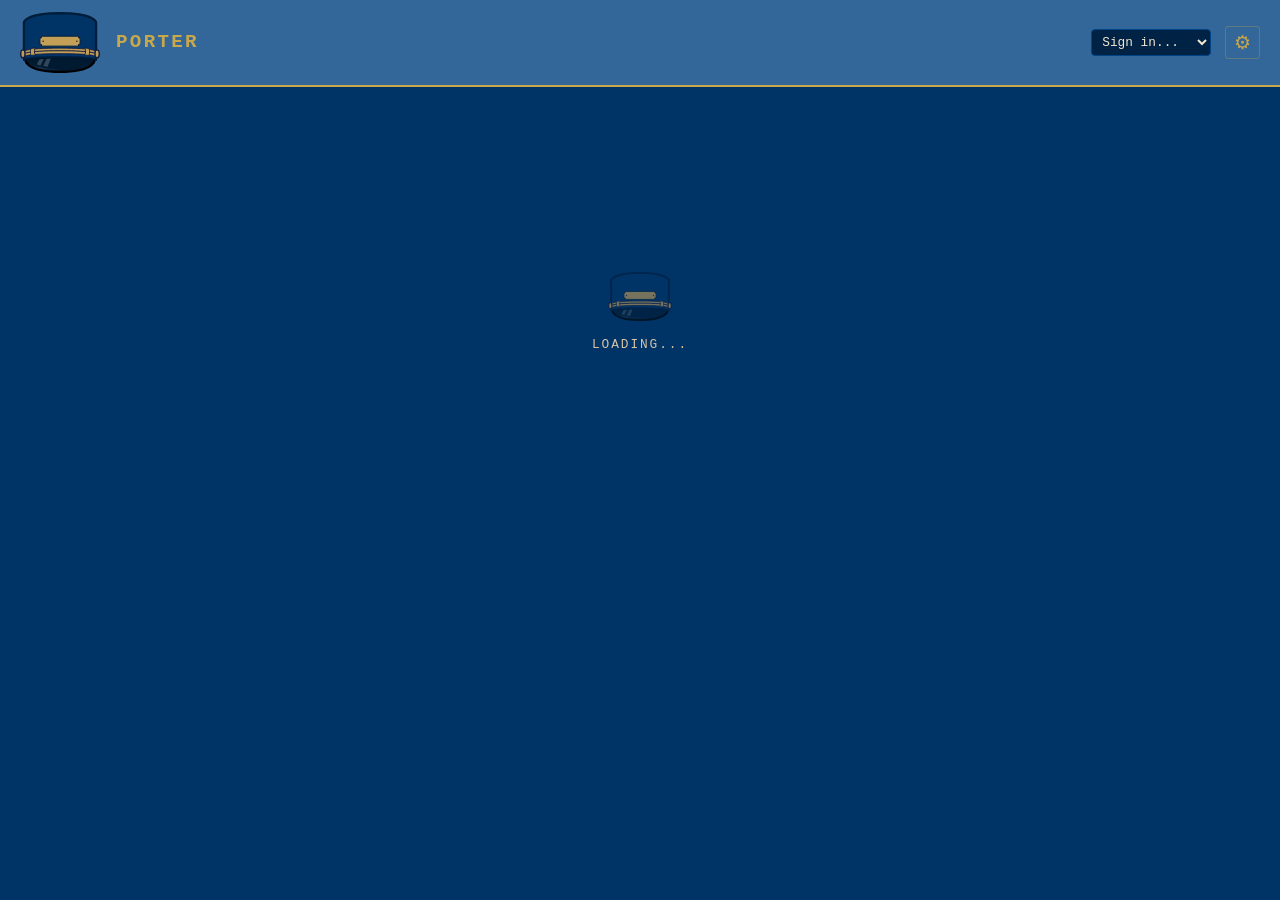
==== commit 9dceafef: "feat: portable collaboration patterns + visual team composition Patterns are now first-class, portab" ====
--- a/src/ui/index.html
+++ b/src/ui/index.html
@@ -44,6 +44,11 @@
         <span slot="icon" class="fb-gear" data-action="teams">&#9881;</span>
         <span slot="label">TEAMS</span>
         <span slot="value" id="fb-teams-val">--</span>
+      </flipboard-cell>
+      <flipboard-cell id="fb-patterns" clickable>
+        <span slot="icon" class="fb-gear" data-action="patterns">&#9881;</span>
+        <span slot="label">PATTERNS</span>
+        <span slot="value" id="fb-patterns-val">--</span>
       </flipboard-cell>
       <flipboard-cell id="fb-federation" clickable>
         <span slot="icon" class="fb-gear" data-action="federation">&#9881;</span>
@@ -159,6 +164,15 @@
     </div>
   </template>
 
+  <!-- Pattern Manager -->
+  <template id="tpl-pattern-manager">
+    <div id="pattern-manager-body" style="max-height:70vh;overflow-y:auto;padding:1rem"></div>
+    <div data-dialog-footer>
+      <button id="pattern-manager-close" class="team-btn secondary">Close</button>
+      <button id="pattern-manager-upload" class="team-btn primary">Upload Pattern</button>
+    </div>
+  </template>
+
   <!-- Federation Editor -->
   <template id="tpl-federation-editor">
     <div id="federation-editor-body" style="max-height:70vh;overflow-y:auto;padding:1rem"></div>
--- a/src/ui/porter.css
+++ b/src/ui/porter.css
@@ -1890,3 +1890,32 @@
   border-radius: 4px;
   font-size: 0.8rem;
 }
+
+/* Pattern layout — role sections with flow arrows */
+.pattern-layout {
+  display: flex;
+  flex-direction: column;
+  gap: 0.25rem;
+}
+.pattern-role-section {
+  border: 1px solid var(--border);
+  border-radius: 6px;
+  padding: 0.75rem;
+  background: var(--bg-card);
+}
+.pattern-role-header {
+  display: flex;
+  align-items: baseline;
+  margin-bottom: 0.25rem;
+  color: var(--accent-gold);
+}
+.pattern-flow-arrow {
+  text-align: center;
+  font-size: 1.2rem;
+  color: var(--text-dim);
+  line-height: 1;
+  padding: 0.15rem 0;
+}
+.pattern-validation {
+  font-size: 0.85rem;
+}
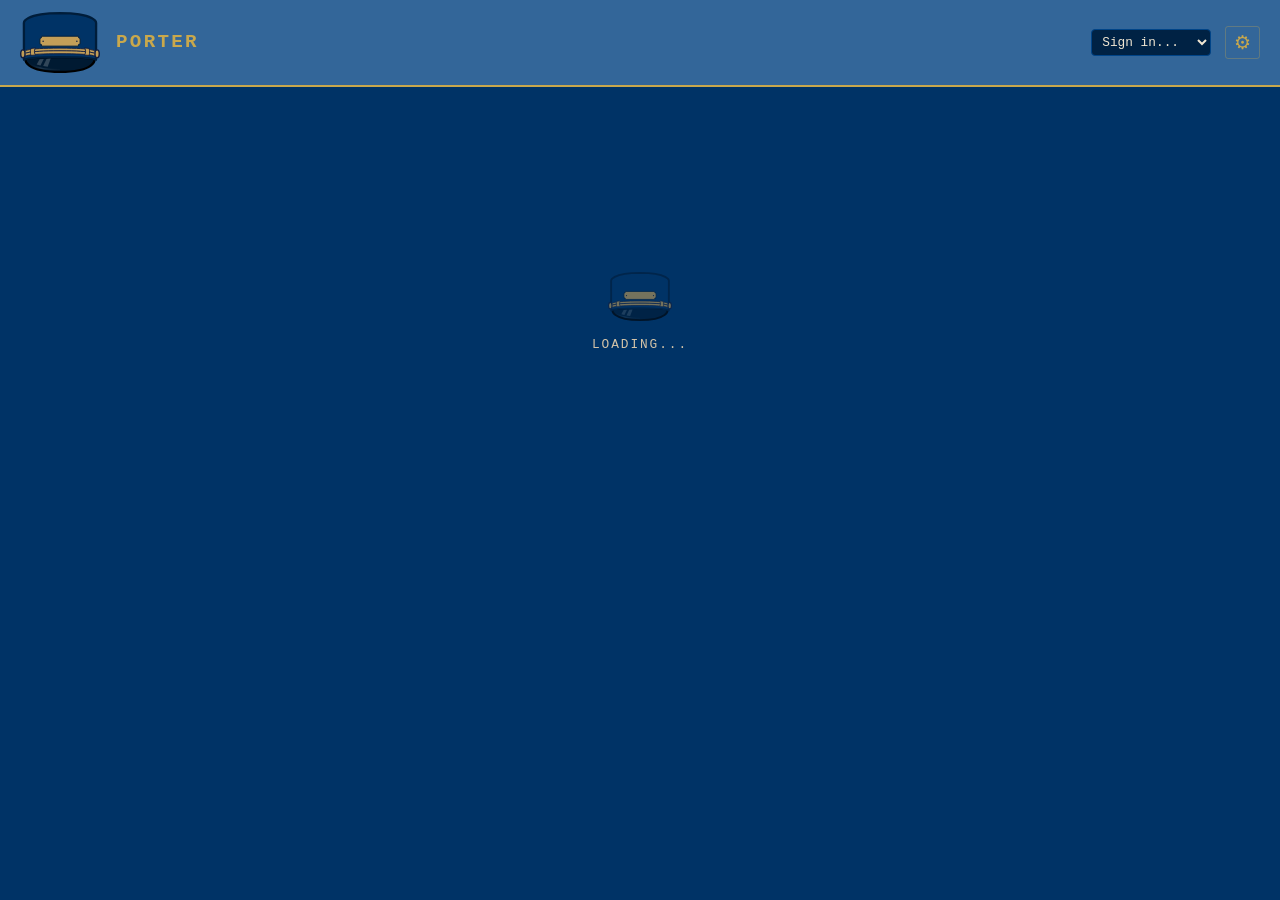
==== commit 27124049: "feat: pattern ontology (JSON-LD + SHACL) + visual flow editor Phase 2 — Pattern Ontology: - Extended" ====
--- a/src/ui/index.html
+++ b/src/ui/index.html
@@ -182,6 +182,15 @@
     </div>
   </template>
 
+  <!-- Pattern Editor -->
+  <template id="tpl-pattern-editor">
+    <div id="pattern-editor-body" style="display:flex;height:70vh"></div>
+    <div data-dialog-footer>
+      <button id="pattern-editor-cancel" class="team-btn secondary">Cancel</button>
+      <button id="pattern-editor-save" class="team-btn primary">Save Pattern</button>
+    </div>
+  </template>
+
   <!-- Detail / Content Viewer -->
   <template id="tpl-detail">
     <div id="dialog-body"></div>
--- a/src/ui/porter.css
+++ b/src/ui/porter.css
@@ -1919,3 +1919,26 @@
 .pattern-validation {
   font-size: 0.85rem;
 }
+
+/* Flow diagram */
+.flow-diagram { display: flex; flex-direction: column; gap: 0.25rem; padding: 0.5rem 0; }
+.flow-diagram.flow-compact { padding: 0.25rem 0; }
+.flow-line { display: flex; align-items: center; gap: 0.3rem; flex-wrap: wrap; }
+.flow-node { padding: 0.15rem 0.5rem; border-radius: 4px; font-size: 0.8rem; white-space: nowrap; display: inline-block; }
+.flow-node.role { border: 2px solid var(--accent-gold, #c9a84c); background: rgba(201,168,76,0.1); font-weight: 600; }
+.flow-node.role.multi { box-shadow: 3px 3px 0 rgba(201,168,76,0.3); }
+.flow-node.channel { background: rgba(255,255,255,0.08); border-radius: 999px; padding: 0.15rem 0.6rem; }
+.flow-node.store { border: 2px dashed rgba(255,255,255,0.3); font-style: italic; }
+.flow-arrow { color: rgba(255,255,255,0.4); font-size: 0.9rem; margin: 0 0.1rem; }
+.flow-parallel { display: flex; flex-direction: column; gap: 0.15rem; border-left: 2px solid var(--accent-gold, #c9a84c); padding-left: 0.4rem; margin: 0 0.2rem; }
+.flow-branch { display: flex; flex-direction: column; gap: 0.2rem; margin: 0 0.2rem; }
+.flow-branch-path { display: flex; align-items: center; gap: 0.2rem; }
+.flow-branch-label { font-size: 0.7rem; color: rgba(255,255,255,0.5); font-style: italic; min-width: 3rem; }
+
+/* Pattern editor */
+.pattern-editor-canvas { flex: 1; background: rgba(0,0,0,0.2); border: 1px solid rgba(255,255,255,0.1); border-radius: 4px; overflow: hidden; }
+.pattern-editor-canvas svg { width: 100%; height: 100%; }
+.pattern-editor-props { width: 280px; padding: 0.75rem; border-left: 1px solid rgba(255,255,255,0.1); overflow-y: auto; }
+.pattern-editor-toolbar { display: flex; gap: 0.3rem; padding: 0.5rem; border-bottom: 1px solid rgba(255,255,255,0.1); }
+.pattern-editor-toolbar button { font-size: 0.75rem; padding: 0.2rem 0.5rem; }
+.pattern-editor-toolbar button.active { border-color: var(--accent-gold); color: var(--accent-gold); }
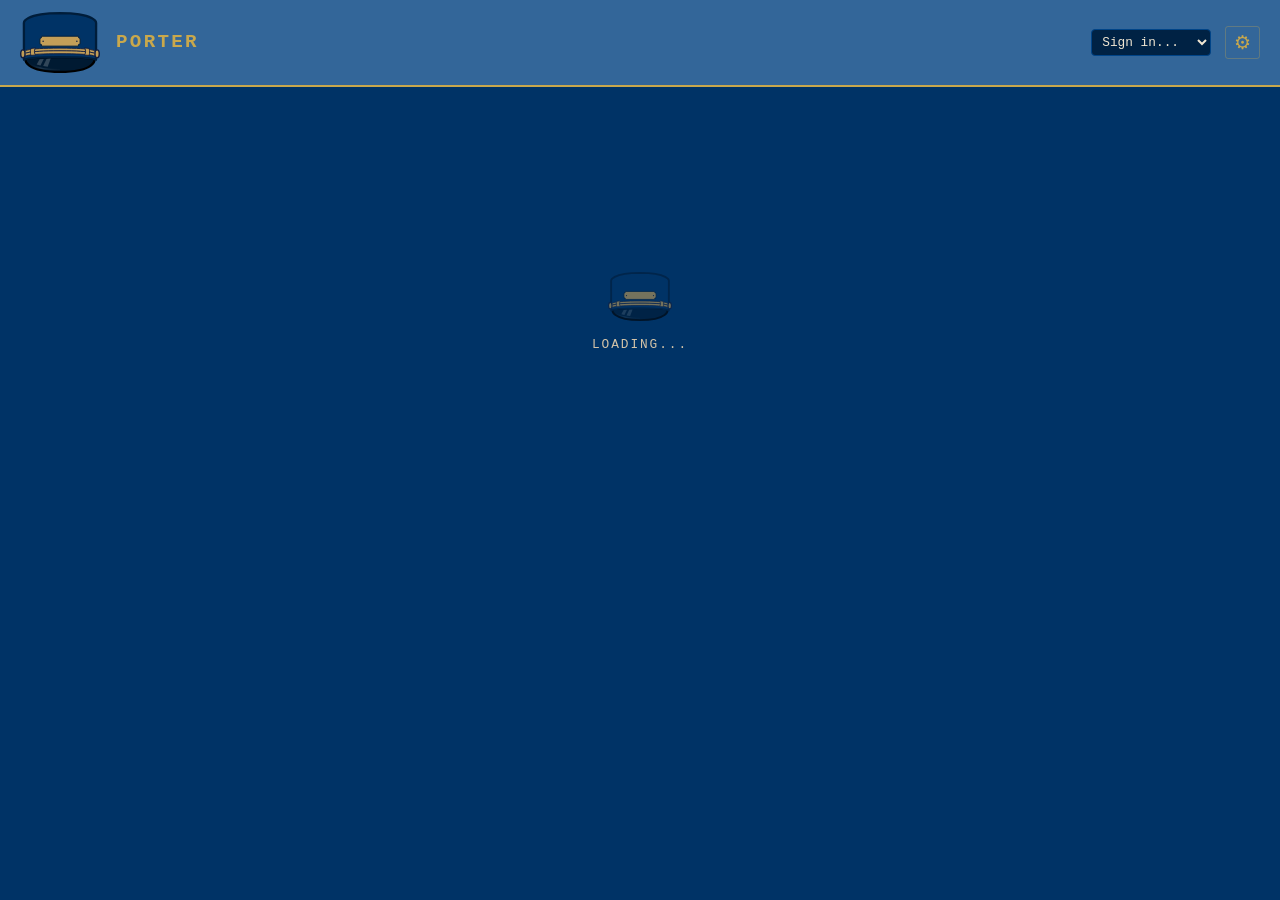
==== commit 2377d55f: "fix: pattern editor CSS grid layout with independent scrolling Switch from flexbox to CSS grid with " ====
--- a/src/ui/index.html
+++ b/src/ui/index.html
@@ -184,7 +184,7 @@
 
   <!-- Pattern Editor -->
   <template id="tpl-pattern-editor">
-    <div id="pattern-editor-body" style="display:flex;height:70vh"></div>
+    <div id="pattern-editor-body" style="height:70vh"></div>
     <div data-dialog-footer>
       <button id="pattern-editor-cancel" class="team-btn secondary">Cancel</button>
       <button id="pattern-editor-save" class="team-btn primary">Save Pattern</button>
--- a/src/ui/porter.css
+++ b/src/ui/porter.css
@@ -1936,9 +1936,10 @@
 .flow-branch-label { font-size: 0.7rem; color: rgba(255,255,255,0.5); font-style: italic; min-width: 3rem; }
 
 /* Pattern editor */
-.pattern-editor-canvas { flex: 1; background: rgba(0,0,0,0.2); border: 1px solid rgba(255,255,255,0.1); border-radius: 4px; overflow: hidden; }
-.pattern-editor-canvas svg { width: 100%; height: 100%; }
-.pattern-editor-props { width: 280px; padding: 0.75rem; border-left: 1px solid rgba(255,255,255,0.1); overflow-y: auto; }
+.pattern-editor-grid { display: grid; grid-template-rows: 1fr 1fr; height: 100%; min-height: 0; }
+.pattern-editor-canvas { background: rgba(0,0,0,0.2); border: 1px solid rgba(255,255,255,0.1); border-radius: 4px; overflow: auto; min-height: 0; }
+.pattern-editor-canvas svg { display: block; }
+.pattern-editor-props { padding: 0.75rem; border-top: 1px solid rgba(255,255,255,0.15); overflow-y: auto; min-height: 0; }
 .pattern-editor-toolbar { display: flex; gap: 0.3rem; padding: 0.5rem; border-bottom: 1px solid rgba(255,255,255,0.1); }
 .pattern-editor-toolbar button { font-size: 0.75rem; padding: 0.2rem 0.5rem; }
 .pattern-editor-toolbar button.active { border-color: var(--accent-gold); color: var(--accent-gold); }
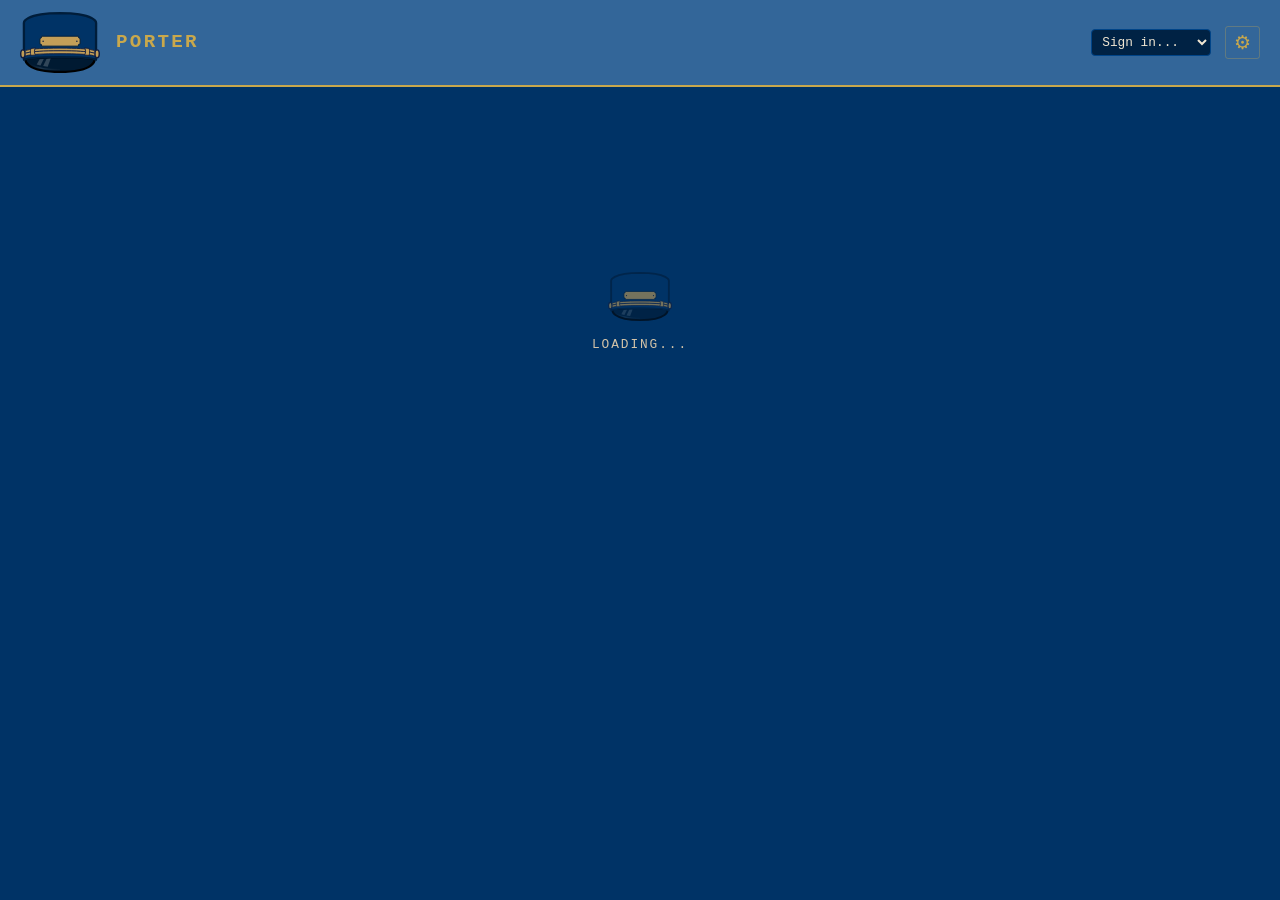
==== commit f1f65cda: "feat: Qdrant vector store, model auto-detection, UI overhaul Embedding-level agent coordination: - Q" ====
--- a/src/ui/index.html
+++ b/src/ui/index.html
@@ -65,6 +65,9 @@
         <span slot="value" id="fb-status-val">--</span>
       </flipboard-cell>
     </flipboard-bar>
+    <div style="display:flex;justify-content:flex-end;padding:0.25rem 0.5rem">
+      <button id="fb-export" class="team-btn secondary" style="font-size:0.75rem;padding:0.15rem 0.5rem">Export Config</button>
+    </div>
   </div>
 
   <main>
@@ -77,6 +80,8 @@
   <!-- Metrics footer (hidden until a session is active) -->
   <footer id="metrics-bar" class="metrics-bar hidden">
     <div class="metrics-inner">
+      <span class="metrics-cell" id="m-pattern" title="Pattern status">--</span>
+      <span class="metrics-cell metrics-workspace" id="m-workspace" title="Click to copy workspace path">--</span>
       <span class="metrics-cell" id="m-tokens-in" title="Input tokens">IN: --</span>
       <span class="metrics-cell" id="m-tokens-out" title="Output tokens">OUT: --</span>
       <span class="metrics-cell" id="m-api-calls" title="API calls">API: --</span>
@@ -139,12 +144,12 @@
 
   <!-- Onboarding / Welcome -->
   <template id="tpl-onboarding">
-    <div id="onboarding-body" style="padding:1rem"></div>
+    <div id="onboarding-body"></div>
   </template>
 
   <!-- MCP Server Editor -->
   <template id="tpl-mcp-editor">
-    <div id="mcp-editor-body" style="padding:1rem"></div>
+    <div id="mcp-editor-body"></div>
     <div data-dialog-footer>
       <button id="mcp-editor-cancel" class="team-btn secondary">Cancel</button>
       <button id="mcp-editor-save" class="team-btn primary">Save</button>
@@ -153,12 +158,12 @@
 
   <!-- Session Launcher -->
   <template id="tpl-session-launcher">
-    <div id="session-launcher-body" style="padding:1rem"></div>
+    <div id="session-launcher-body"></div>
   </template>
 
   <!-- Model Setup -->
   <template id="tpl-model-setup">
-    <div id="model-dialog-body" style="max-height:70vh;overflow-y:auto;padding:1rem"></div>
+    <div id="model-dialog-body"></div>
     <div data-dialog-footer>
       <button id="model-dialog-close" class="team-btn secondary">Close</button>
     </div>
@@ -166,7 +171,7 @@
 
   <!-- Pattern Manager -->
   <template id="tpl-pattern-manager">
-    <div id="pattern-manager-body" style="max-height:70vh;overflow-y:auto;padding:1rem"></div>
+    <div id="pattern-manager-body"></div>
     <div data-dialog-footer>
       <button id="pattern-manager-close" class="team-btn secondary">Close</button>
       <button id="pattern-manager-upload" class="team-btn primary">Upload Pattern</button>
@@ -175,7 +180,7 @@
 
   <!-- Federation Editor -->
   <template id="tpl-federation-editor">
-    <div id="federation-editor-body" style="max-height:70vh;overflow-y:auto;padding:1rem"></div>
+    <div id="federation-editor-body"></div>
     <div data-dialog-footer>
       <button id="federation-cancel" class="team-btn secondary">Cancel</button>
       <button id="federation-save" class="team-btn primary">Save</button>
@@ -184,7 +189,7 @@
 
   <!-- Pattern Editor -->
   <template id="tpl-pattern-editor">
-    <div id="pattern-editor-body" style="height:70vh"></div>
+    <div id="pattern-editor-body" class="pattern-editor-body"></div>
     <div data-dialog-footer>
       <button id="pattern-editor-cancel" class="team-btn secondary">Cancel</button>
       <button id="pattern-editor-save" class="team-btn primary">Save Pattern</button>
--- a/src/ui/porter.css
+++ b/src/ui/porter.css
@@ -408,20 +408,10 @@
 }
 .team-list-header p { color: var(--text-secondary); font-size: 0.85rem; margin: 0; }
 .team-list-items { display: flex; flex-direction: column; gap: 0.4rem; }
-.team-list-card {
-  display: flex;
-  align-items: center;
-  justify-content: space-between;
-  flex-wrap: wrap;
-  background: var(--bg-secondary);
-  border: 1px solid var(--border);
-  border-radius: 4px;
-  padding: 0.6rem 0.75rem;
-}
-.team-list-card .launch-session-form {
+.dialog-card:hover { border-color: var(--accent-gold); }
+.dialog-card .launch-session-form {
   flex-basis: 100%;
 }
-.team-list-card:hover { border-color: var(--accent-gold); }
 .team-list-info { flex: 1; min-width: 0; }
 .team-list-name { font-weight: bold; font-size: 0.9rem; color: var(--text-primary); }
 .team-list-meta { font-size: 0.75rem; color: var(--text-dim); margin-top: 0.15rem; }
@@ -837,6 +827,11 @@
 }
 .agent-preview[data-role="admin"]    { border-top-color: var(--accent-gold); }
 .agent-preview[data-role="reviewer"] { border-top-color: var(--status-ok); }
+.agent-preview.missing {
+  border-top-color: var(--status-error);
+  border: 1px solid var(--status-error);
+  opacity: 0.7;
+}
 .agent-preview .agent-name {
   font-weight: bold;
   font-size: 0.9rem;
@@ -1548,17 +1543,6 @@
 }
 
 /* MCP server cards */
-.mcp-server-card {
-  display: flex;
-  align-items: center;
-  gap: 0.5rem;
-  padding: 0.4rem 0.6rem;
-  background: var(--bg-card);
-  border: 1px solid var(--border);
-  border-radius: 3px;
-  margin-bottom: 0.3rem;
-  font-size: 0.8rem;
-}
 .mcp-enable-label {
   display: flex;
   align-items: center;
@@ -1733,8 +1717,8 @@
 
 /* Onboarding dialog */
 .onboarding-options {
-  display: flex;
-  flex-direction: column;
+  display: grid;
+  grid-template-columns: 1fr 1fr;
   gap: 0.8rem;
   margin-top: 1rem;
 }
@@ -1853,6 +1837,14 @@
   letter-spacing: 0.08em;
   color: var(--text-dim);
 }
+.metrics-workspace {
+  cursor: pointer;
+  max-width: 20rem;
+  overflow: hidden;
+  text-overflow: ellipsis;
+  white-space: nowrap;
+}
+.metrics-workspace:hover { color: var(--accent-gold); }
 .metrics-detail-btn {
   background: none;
   border: 1px solid rgba(201,168,76,0.3);
@@ -1897,6 +1889,55 @@
   flex-direction: column;
   gap: 0.25rem;
 }
+/* Shared card style for dialog list items */
+.dialog-card {
+  border: 1px solid var(--border);
+  border-radius: 6px;
+  padding: 0.75rem;
+  background: var(--bg-card);
+  margin-bottom: 0.5rem;
+}
+#pattern-manager-body .dialog-card {
+  display: grid;
+  grid-gap: 8px;
+}
+.dialog-card-header {
+  display: flex;
+  align-items: baseline;
+  gap: 0.5rem;
+  margin-bottom: 0.25rem;
+}
+.dialog-card-header strong { color: var(--accent-gold); }
+.dialog-card-meta, .dialog-card-summary {
+  font-size: 0.8rem;
+  color: var(--text-dim);
+  line-height: 1.5;
+}
+.dialog-card-meta::before {
+  content: "Description:";
+  font-weight: bold;
+}
+.dialog-card-summary::before {
+  content: "Summary:";
+  font-weight: bold;
+}
+.dialog-card-actions {
+  display: flex;
+  gap: 0.4rem;
+  margin-top: 0.5rem;
+}
+.dialog-header-add {
+  background: none;
+  border: 1px solid var(--accent-gold);
+  color: var(--accent-gold);
+  padding: 0.15rem 0.6rem;
+  border-radius: 4px;
+  font-size: 0.8rem;
+  cursor: pointer;
+  white-space: nowrap;
+}
+.dialog-header-add:hover { background: rgba(201,168,76,0.15); }
+
 .pattern-role-section {
   border: 1px solid var(--border);
   border-radius: 6px;
@@ -1936,10 +1977,16 @@
 .flow-branch-label { font-size: 0.7rem; color: rgba(255,255,255,0.5); font-style: italic; min-width: 3rem; }
 
 /* Pattern editor */
-.pattern-editor-grid { display: grid; grid-template-rows: 1fr 1fr; height: 100%; min-height: 0; }
-.pattern-editor-canvas { background: rgba(0,0,0,0.2); border: 1px solid rgba(255,255,255,0.1); border-radius: 4px; overflow: auto; min-height: 0; }
+.pattern-editor-body { flex: 1; min-height: 0; }
+.pattern-editor-grid { display: grid; grid-template-rows: auto auto auto; height: 100%; }
+.pattern-editor-header { padding: 0.75rem; border-bottom: 1px solid rgba(255,255,255,0.1); overflow-y: auto; }
+.pattern-editor-header h4 { color:var(--accent-gold); margin:0 0 0.4rem; font-size:0.85rem; }
+.pattern-editor-properties { display: grid; gap: 8px; }
+.pattern-editor-property { display: grid; gap: 16px; grid-template-columns: auto 1fr; }
+.pattern-editor-property label { font-size: 0.75rem; color: var(--text-dim); }
+.pattern-editor-canvas { background: rgba(0,0,0,0.2); border: 1px solid rgba(255,255,255,0.1); border-radius: 4px; overflow: auto; }
 .pattern-editor-canvas svg { display: block; }
-.pattern-editor-props { padding: 0.75rem; border-top: 1px solid rgba(255,255,255,0.15); overflow-y: auto; min-height: 0; }
+.pattern-editor-footer { padding: 0.75rem; border-top: 1px solid rgba(255,255,255,0.15); overflow-y: auto; }
 .pattern-editor-toolbar { display: flex; gap: 0.3rem; padding: 0.5rem; border-bottom: 1px solid rgba(255,255,255,0.1); }
 .pattern-editor-toolbar button { font-size: 0.75rem; padding: 0.2rem 0.5rem; }
 .pattern-editor-toolbar button.active { border-color: var(--accent-gold); color: var(--accent-gold); }
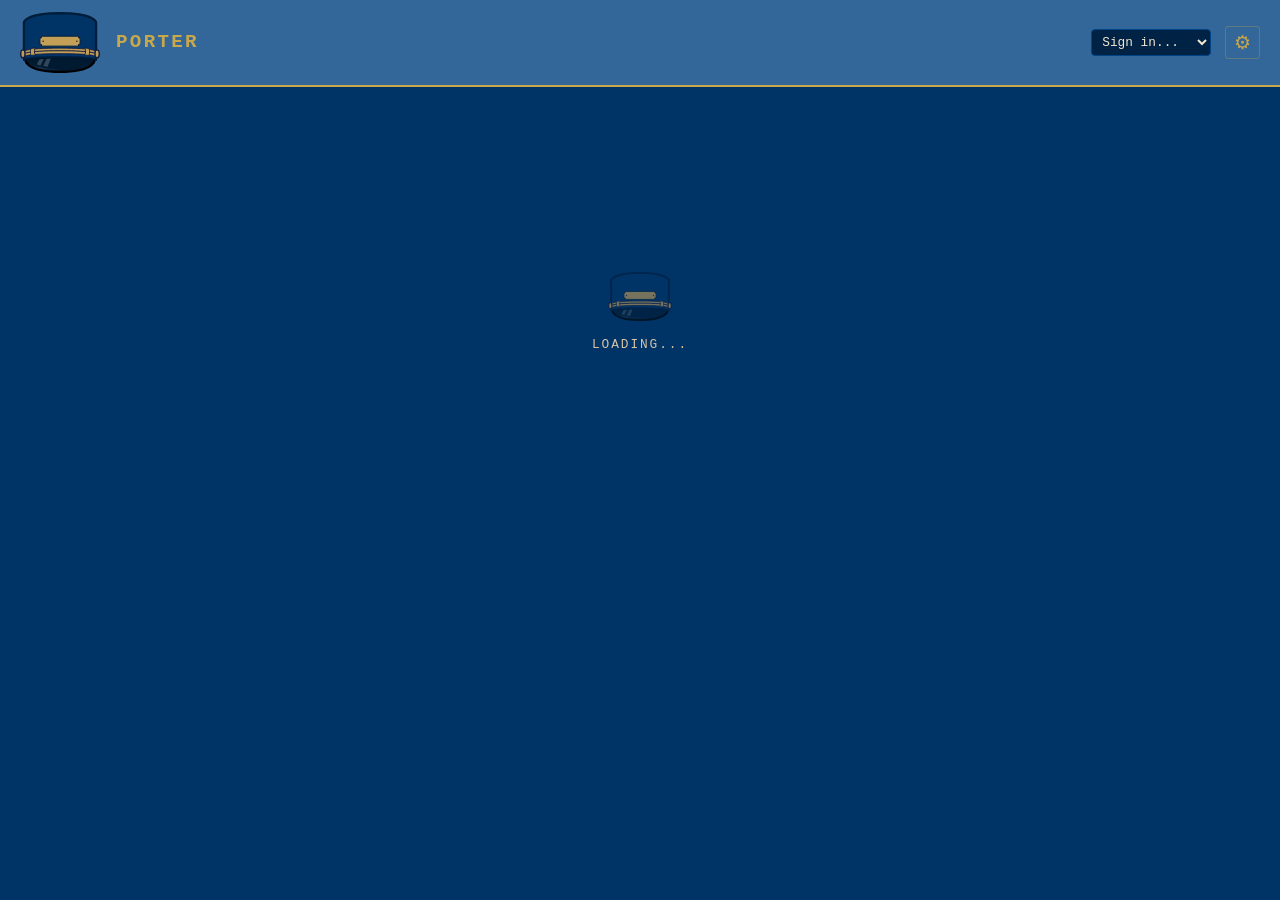
==== commit 553b1ebc: "feat: browser-native foundation — web components, static build, i18n, pod tools, CLI bridge Web Comp" ====
--- a/src/ui/index.html
+++ b/src/ui/index.html
@@ -201,6 +201,46 @@
     <div id="dialog-body"></div>
   </template>
 
+  <!-- ============================================================
+       Shared Component Templates
+       ============================================================ -->
+
+  <!-- porter-card -->
+  <template id="tmpl-porter-card">
+    <div class="porter-card">
+      <div class="porter-card-header">
+        <span class="card-heading"></span>
+        <span class="card-badge" style="display:none"></span>
+      </div>
+      <div class="card-meta"></div>
+      <div class="card-body"><slot></slot></div>
+      <div class="card-actions"><slot name="actions"></slot></div>
+    </div>
+  </template>
+
+  <!-- porter-form-field -->
+  <template id="tmpl-porter-form-field">
+    <div class="porter-form-field">
+      <label class="form-field-label"></label>
+      <div class="form-field-slot"><slot></slot></div>
+      <div class="field-hint" style="display:none"></div>
+      <div class="field-error" style="display:none"></div>
+    </div>
+  </template>
+
+  <!-- porter-list -->
+  <template id="tmpl-porter-list">
+    <div class="porter-list">
+      <div class="list-loading" style="display:none">Loading...</div>
+      <div class="list-empty" style="display:none">No items</div>
+      <div class="list-items"><slot></slot></div>
+    </div>
+  </template>
+
+  <script src="lib/base-element.js"></script>
+  <script src="lib/porter-card.js"></script>
+  <script src="lib/porter-form-field.js"></script>
+  <script src="lib/porter-list.js"></script>
   <script src="flipboard.js"></script>
   <script src="porter-dialog.js"></script>
   <script type="module" src="cpx-model-config.js"></script>
--- a/src/ui/porter.css
+++ b/src/ui/porter.css
@@ -1990,3 +1990,96 @@
 .pattern-editor-toolbar { display: flex; gap: 0.3rem; padding: 0.5rem; border-bottom: 1px solid rgba(255,255,255,0.1); }
 .pattern-editor-toolbar button { font-size: 0.75rem; padding: 0.2rem 0.5rem; }
 .pattern-editor-toolbar button.active { border-color: var(--accent-gold); color: var(--accent-gold); }
+
+/* =========================================================================
+   Shared Components — porter-card, porter-form-field, porter-list
+   ========================================================================= */
+
+/* porter-card */
+porter-card { display: block; }
+.porter-card {
+  border: 1px solid var(--border);
+  border-radius: 6px;
+  padding: 0.75rem;
+  background: var(--bg-card);
+  margin-bottom: 0.5rem;
+  transition: border-color 0.15s;
+}
+.porter-card:hover {
+  border-color: var(--accent-gold);
+}
+.porter-card-header {
+  display: flex;
+  align-items: center;
+  justify-content: space-between;
+  margin-bottom: 0.25rem;
+}
+.porter-card .card-heading {
+  font-weight: bold;
+  font-size: 0.9rem;
+  color: var(--text-primary);
+}
+.porter-card .card-badge {
+  font-size: 0.7rem;
+  padding: 0.1rem 0.45rem;
+  border-radius: 3px;
+  background: var(--bg-secondary);
+  color: var(--text-dim);
+}
+.porter-card .card-meta {
+  font-size: 0.75rem;
+  color: var(--text-dim);
+  margin-bottom: 0.4rem;
+}
+.porter-card .card-meta:empty { display: none; }
+.porter-card .card-body { font-size: 0.85rem; color: var(--text-secondary); }
+.porter-card .card-actions {
+  display: flex;
+  gap: 0.3rem;
+  margin-top: 0.5rem;
+}
+.porter-card .card-actions:empty { display: none; }
+
+/* porter-form-field */
+porter-form-field { display: block; margin-bottom: 1rem; }
+.porter-form-field label.form-field-label {
+  display: block;
+  color: var(--text-secondary);
+  margin-bottom: 0.3rem;
+  font-size: 0.85rem;
+}
+.porter-form-field label.form-field-label:empty { display: none; }
+.porter-form-field .field-hint {
+  margin-top: 0.25rem;
+  font-size: 0.8rem;
+  color: var(--text-dim);
+}
+.porter-form-field .field-error {
+  margin-top: 0.25rem;
+  font-size: 0.8rem;
+  color: var(--status-error);
+}
+.porter-form-field .form-field-input-error {
+  border-color: var(--status-error) !important;
+}
+
+/* porter-list */
+porter-list { display: block; }
+.porter-list .list-loading {
+  padding: 1rem;
+  text-align: center;
+  color: var(--text-dim);
+  font-size: 0.85rem;
+}
+.porter-list .list-empty {
+  padding: 1rem;
+  text-align: center;
+  color: var(--text-dim);
+  font-size: 0.85rem;
+  font-style: italic;
+}
+.porter-list .list-items {
+  display: flex;
+  flex-direction: column;
+  gap: 0.25rem;
+}
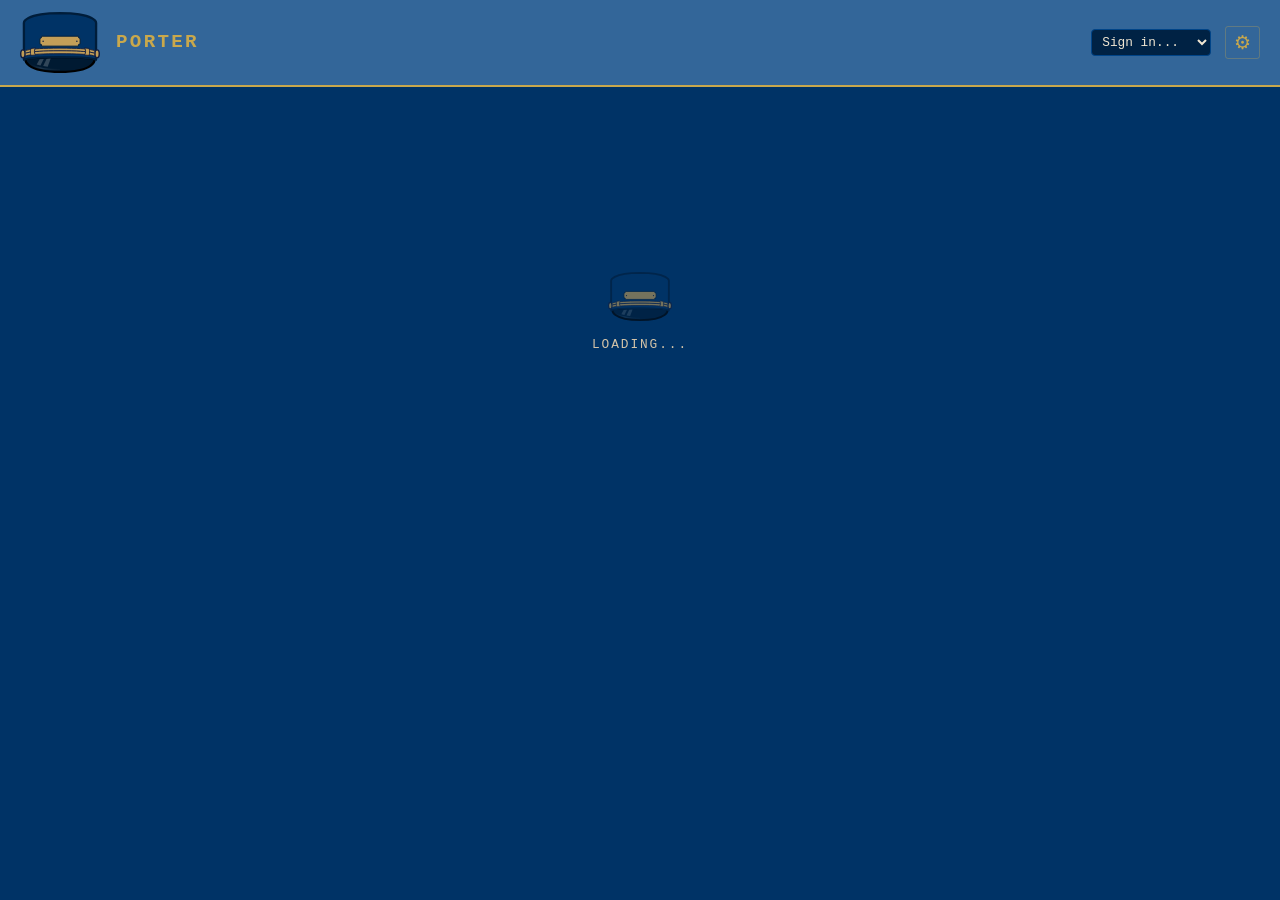
==== commit c685afa4: "feat: memory taxonomy + librarian role, session reliability fixes, models-corp provider support Memo" ====
--- a/src/ui/index.html
+++ b/src/ui/index.html
@@ -87,6 +87,7 @@
       <span class="metrics-cell" id="m-api-calls" title="API calls">API: --</span>
       <span class="metrics-cell" id="m-errors" title="Errors">ERR: --</span>
       <span class="metrics-cell" id="m-rate-limits" title="Rate limit hits">LIMITS: --</span>
+      <button class="metrics-detail-btn" id="m-memory-btn" title="Browse session memory">Memory</button>
       <button class="metrics-detail-btn" id="m-detail-btn" title="Per-agent detail">&#9662;</button>
     </div>
   </footer>
